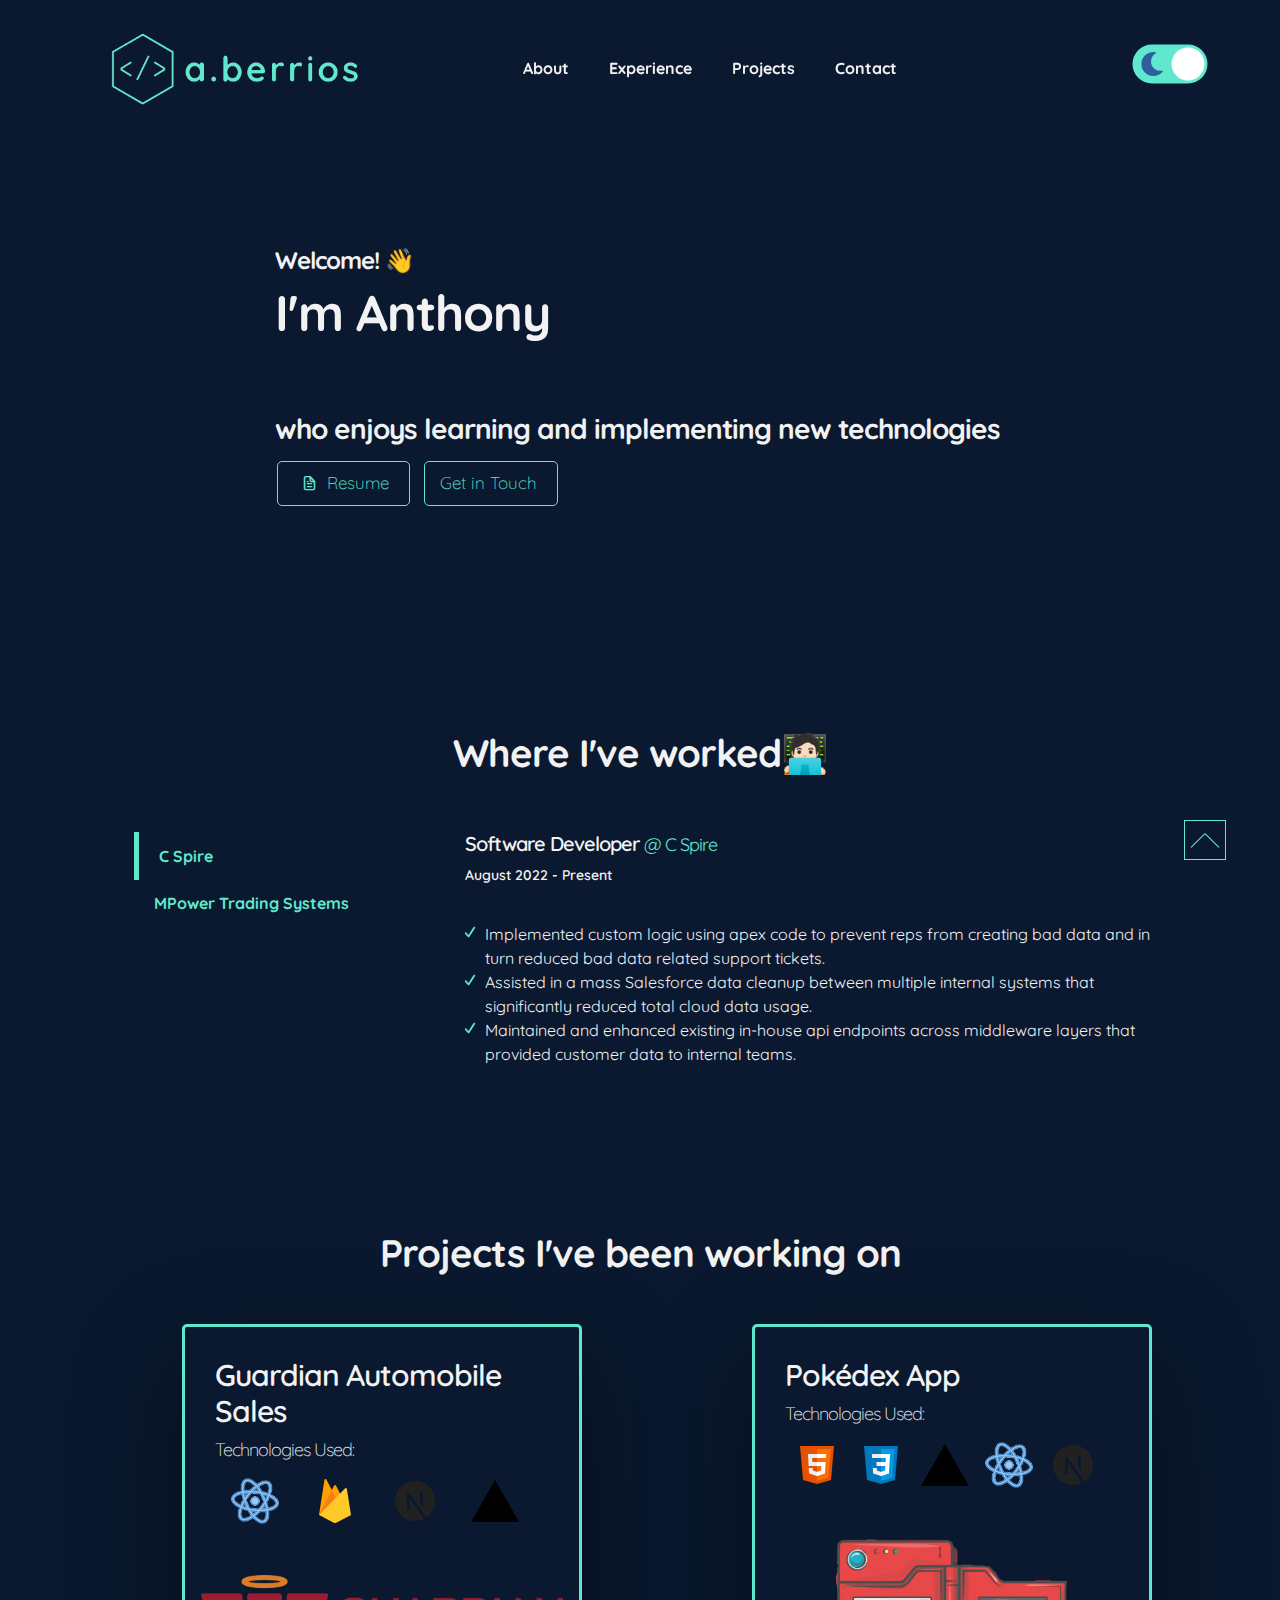
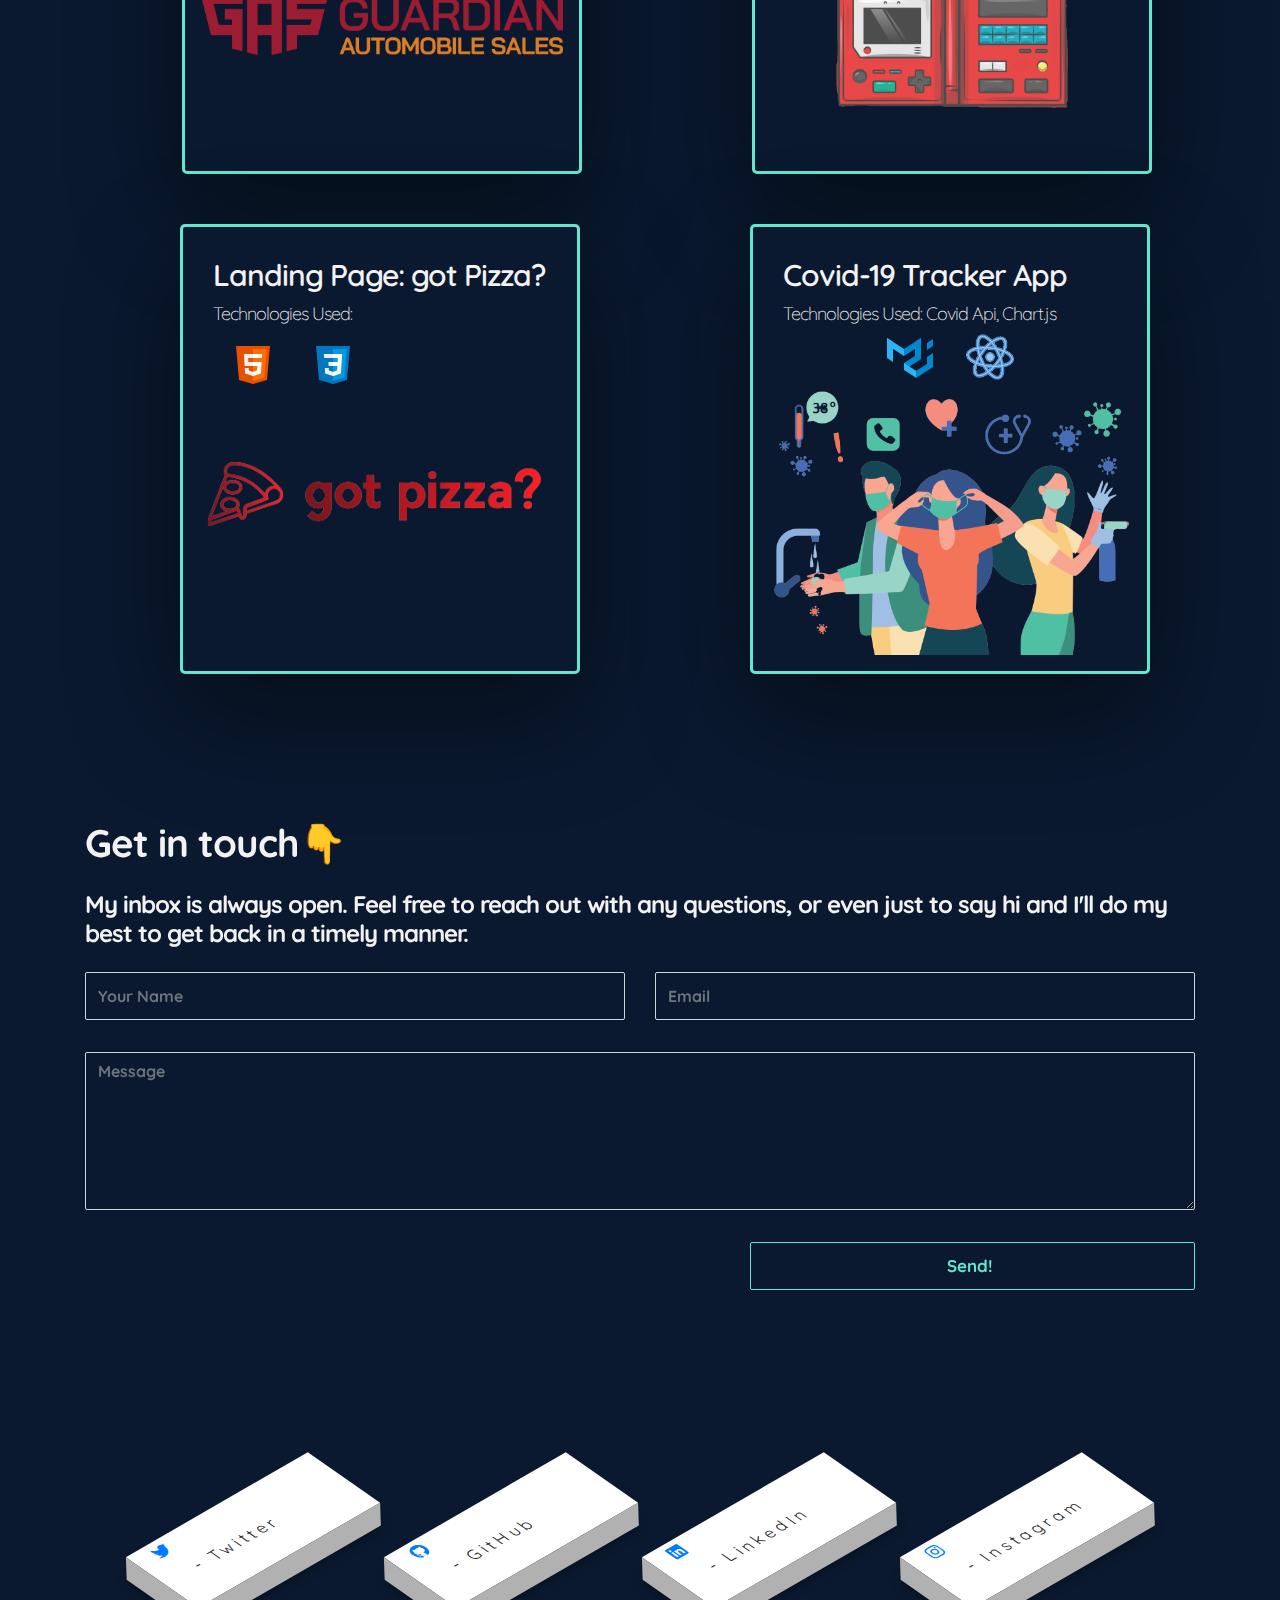
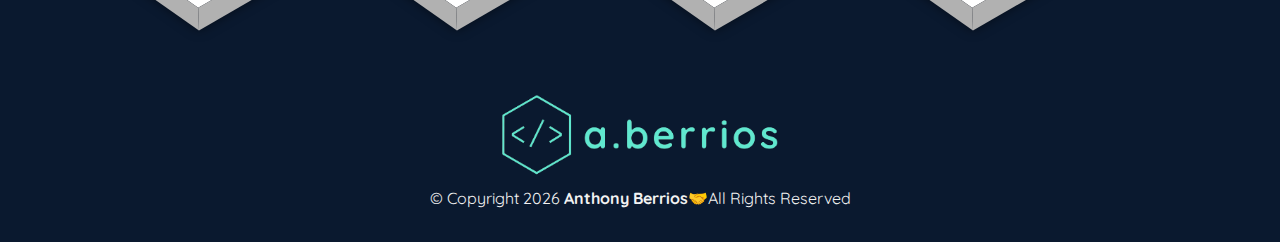
==== index.html @ 5893c535 "Updated resume to latest version" ====
<!doctype html>
<html lang="en">

<head>
  <meta charset="utf-8">
  <meta name="viewport" content="width=device-width, initial-scale=1, shrink-to-fit=no">
  <meta name="description" content="Anthony Berrios' Portfolio">
  <meta name="author" content="Anthony Berrios">

  <title>Anthony Berrios - Portfolio</title>
  <!-- Favicon -->
  <link rel="icon" href="/favicon.svg" sizes="any" type="image/svg+xml">

  <link rel="stylesheet" href="css/bootstrap.min.css">
  <link rel="stylesheet" href="css/unicons.css">
  <link rel="stylesheet" href="css/owl.carousel.min.css">
  <link rel="stylesheet" href="css/owl.theme.default.min.css">
  <link rel="stylesheet" href="https://cdnjs.cloudflare.com/ajax/libs/font-awesome/5.14.0/css/all.css">
  <!-- MAIN STYLE -->
  <link rel="stylesheet" href="css/style.css">
  <link rel="icon" href="/checkmark-dark.svg" sizes="32x32" type="image/svg+xml">
  <link rel="icon" href="/checkmark-light.svg" sizes="32x32" type="image/svg+xml">

</head>

<body>

  <!-- MENU -->
  <nav class="navbar sticky-top navbar-expand-sm navbar-dark" style="z-index: 10;">
    <div class="container">
      <a class="navbar-brand" href="index.html">
        <img class="img-fluid p-3" src="/images/aberrios-logo-spaced.png"/>
      </a>
      <button class="navbar-toggler" type="button" data-toggle="collapse" data-target="#navbarNav"
        aria-controls="navbarNav" aria-expanded="false" aria-label="Toggle navigation">
        <span class="navbar-toggler-icon"></span>
        <span class="navbar-toggler-icon"></span>
        <span class="navbar-toggler-icon"></span>
      </button>

      <div class="collapse navbar-collapse" id="navbarNav">

        <ul class="navbar-nav mx-auto">
          <li class="nav-item">
            <a href="#about" class="nav-link"><span data-hover="About">About</span></a>
          </li>
          <li class="nav-item">
            <a href="#experience" class="nav-link"><span data-hover="Experience">Experience</span></a>
          </li>
          <li class="nav-item">
            <a href="#project" class="nav-link"><span data-hover="Projects">Projects</span></a>
          </li>
          <li class="nav-item">
            <a href="#contact" class="nav-link"><span data-hover="Contact">Contact</span></a>
          </li>
        </ul>

        <ul class="navbar-nav ml-lg-auto">
          <div class="ml-lg-4">
                <div class="dark-mode d-lg-flex justify-content-center align-items-center">
                  <input checked type="checkbox" class="checkbox" id="chk" />
                  <label class="label dark-mode" for="chk">
                    <i class="fas fa-moon"></i>
                    <i class="fas fa-sun"></i>
                    <div class="ball"></div>
                  </label>
                </div>
              </div>
        </ul>
      </div>
    </div>
  </nav>

  <!-- ABOUT -->
  <section class="about full-screen d-lg-flex justify-content-center align-items-center my-5" id="about">
    <div class="container the-top">
      <div class="row">
        <div class="col-lg-8 d-flex align-items-center m-auto">
          <div class="about-text">
            <h4>Welcome! 👋</h4>
            <h1 style="font-size: 50px;">
              <span class="mr-2">I'm Anthony</span>
            </h1>
            <h1 class="animated animated-text" style="margin-bottom: 15px;">
              <div class="animated-info">
                <span class="animated-item">Full Stack Developer</span>
                <span class="animated-item">Dedicated Professional</span>
                <span class="animated-item">Tech Enthusiast</span>
              </div>
            </h1>
            <h3>who enjoys learning and implementing new technologies</h3>
            <div class="mt-3">
              <a href="Resume/Anthony-Berrios-Resume.pdf" target="_blank" class="btn mr-lg-2 custom-btn"><i
                  class='uil uil-file-alt'></i>Resume</a>
              <a href="#contact" class="btn custom-btn custom-btn-bg custom-btn-link">Get in Touch</a>
            </div>
          </div>
        </div>

        <!-- <div class="col-lg-5 col-md-12 col-12" style=" display: flex; justify-content:center;">
                    <div class="about-image svg">
                        <img src="images/headshot.PNG" class="img-fluid" alt="Anthony Berrios headshot">
                    </div>
                </div> -->

      </div>
    </div>
  </section>

  <section class="experience py-5 my-5" id="experience">
    <div class="container">
      <h2 class="text-center pb-5">Where I've worked🧑🏻‍💻</h2>
      <div class="row">
        <div class="col-4 px-5">
          <div class="list-group list-group-flush px-3" id="list-tab" role="tablist">
            <a class="list-group-item list-group-item-action active" id="list-cspire-list" data-toggle="list" href="#list-cspire" role="tab" aria-controls="cspire">C Spire</a>
            <a class="list-group-item list-group-item-action" id="list-mpower-list" data-toggle="list" href="#list-mpower" role="tab" aria-controls="mpower">MPower Trading Systems</a>
          </div>
        </div>
        <div class="col-8">
          <div class="tab-content" id="nav-tabContent">
            <div class="tab-pane fade show active" id="list-cspire" role="tabpanel" aria-labelledby="list-cspire-list">
              <h5 class="job-title">
                Software Developer 
                <a class="un-link" href="https://www.cspire.com/" target="_blank">@ C Spire</a>
              </h5>
              <p class="dates-worked">August 2022 - Present</p>
              <div style="padding:20px;">
                <ul class="job-tasks">
                  <li class="task">Implemented custom logic using apex code to prevent reps from creating bad
                    data and in turn reduced bad data related support tickets.</li>
                  <li class="task">Assisted in a mass Salesforce data cleanup between multiple
                    internal systems that significantly reduced total cloud data usage.</li>
                  <li class="task">Maintained and enhanced existing in-house api endpoints across middleware layers that
                    provided customer data to internal teams. </li>
                </ul>
              </div>
            </div>
            <div class="tab-pane fade" id="list-mpower" role="tabpanel" aria-labelledby="list-mpower-list">
              <h5 class="job-title">
                Systems Developer 
                <a class="un-link" href="https://www.mpowertrading.com/" target="_blank">@ MPower Trading Systems</a>
              </h5>
              <p class="dates-worked">June 2021 - August 2022</p>
              <div style="padding:20px;">
                <ul class="job-tasks">
                  <li class="task">Contributed in a large-scale integration that added a live brokerage firm to our flagship platform.</li>
                  <li class="task">Implemented UI design changes in both the login screen and main panels to provide a better user experience.</li>
                  <li class="task">Tested trading software for bugs and operating speed, fixing bugs and documenting processes to streamline developer workflow.</li>
                </ul>
              </div>
            </div>
          </div>
        </div>
      </div>
    </div>
  </section>

  <!-- PROJECTS -->
  <section class="project py-5" id="project">
    <div class="container">
      <h2 style="text-align:center; margin-bottom: 3rem;">Projects I've been working on</h2>
      <div class="row project-container justify-content-around">
        <div class="col-md-4 mx-1">
          <div class="card-container">
            <div class="card">
              <div class="front">
                <h1 class="title">
                  Guardian Automobile Sales
                </h1>
                <h2 class="sub-title mb-3">
                  Technologies Used:
                </h2>
                <ul class="d-flex justify-content-start align-items-center my-3">
                  <li class="d-inline mx-3">
                    <img src="images/project//tech-stack-icons/react-spinner.gif" style="height: 48px; width: 48px;" />
                  </li>
                  <li class="d-inline mx-3">
                    <img src="images/project//tech-stack-icons/icons8-google-firebase-console-48.png"
                      style="height: 48px; width: 48px;" />
                  </li>
                  <li class="d-inline mx-3">
                    <img src="images/project//tech-stack-icons/icons8-next.js-48.png"
                      style="height: 48px; width: 48px;" />
                  </li>
                  <li class="d-inline mx-3">
                    <img src="images/project//tech-stack-icons/vercel.svg" style="height: 48px; width: 48px;" />
                  </li>
                </ul>
                <img class="image" src="images/project/GAS-Full-Logo-2-Color.png" alt="gas image"
                  style="padding: 1rem; margin-bottom: 100px;" />
              </div>
              <div class="back">
                <h3 class="synopsis">Description:</h3>
                <p>Used Car Dealership PWA with customized built in CRUD that allows a user to create and manipulate car
                  listings that are displayed on the site.</p>
                <a href="https://www.gasautomobilesales.com/" target="_blank">
                  <div class="btn"><i class="fa fa-play"></i>Live Demo</div>
                </a>
                <a href="https://github.com/berriosa13/gas_website" target="_blank">
                  <div class="btn secondary"><i class="fas fa-code "></i>Source Code</div>
                </a>
              </div>
            </div>
          </div>
        </div>
        <div class="col-md-4">
          <div class="card-container">
            <div class="card">
              <div class="front">
                <h1 class="title">
                  Pokédex App
                </h1>
                <h2 class="sub-title">Technologies Used:</h2>
                <ul class="d-flex justify-content-start align-items-center my-3">
                  <li class="d-inline mx-2">
                    <img src="images/project//tech-stack-icons/icons8-html-5-48.png"
                      style="height: 48px; width: 48px;" />
                  </li>
                  <li class="d-inline mx-2">
                    <img src="images/project//tech-stack-icons/icons8-css3-48.png" style="height: 48px; width: 48px;" />
                  </li>
                  <li class="d-inline mx-2">
                    <img src="images/project//tech-stack-icons/vercel.svg" style="height: 48px; width: 48px;" />
                  </li>
                  <li class="d-inline mx-2">
                    <img src="images/project//tech-stack-icons/react-spinner.gif" style="height: 48px; width: 48px;" />
                  </li>
                  <li class="d-inline mx-2">
                    <img src="images/project//tech-stack-icons/icons8-next.js-48.png"
                      style="height: 48px; width: 48px;" />
                  </li>
                </ul>
                <img class="image" src="images/project/pokedex-removebg-preview.png" alt="pokdex-image" />
              </div>
              <div class="back">
                <h3 class="synopsis">Description:</h3>
                <p>Pokedex PWA app that allows a user to search a pokémon's name and displays information about that
                  specific pokémon. Makes use of the <a class="un-link" href="https://pokeapi.co/">pokéAPI</a>.</p>
                <a href="https://pokedex-sepia-eta.vercel.app/" target="_blank">
                  <div class="btn"><i class="fa fa-play"></i>Live Demo</div>
                </a>
                <a href="https://github.com/berriosa13/pokedex-remake" target="_blank">
                  <div class="btn secondary"><i class="fas fa-code "></i>Source Code</div>
                </a>
              </div>
            </div>
          </div>
        </div>

        <div class="col-md-4">
          <div class="card-container">
            <div class="card">
              <div class="front">
                <h1 class="title">
                  Landing Page: got Pizza?
                </h1>
                <h2 class="sub-title">Technologies Used:</h2>
                <ul class="d-flex justify-content-start align-items-center my-3">
                  <li class="d-inline mx-3">
                    <img src="images/project//tech-stack-icons/icons8-html-5-48.png"
                      style="height: 48px; width: 48px;" />
                  </li>
                  <li class="d-inline mx-3">
                    <img src="images/project//tech-stack-icons/icons8-css3-48.png" style="height: 48px; width: 48px;" />
                  </li>
                </ul>
                <img class="image" src="images/project/pizzaLogo-removebg-preview.png" alt=""
                  style="margin-bottom: 100px" />
              </div>
              <div class="back">
                <h3 class="synopsis">Description:</h3>
                <p>Landing page for a pizza startup company. Inspired by Starbucks Coffee.</p>
                <a href="https://berriosa13.github.io/gotPizza/" target="_blank">
                  <div class="btn"><i class="fa fa-play"></i>Live Demo</div>
                </a>
                <a href="https://github.com/berriosa13/gotPizza" target="_blank">
                  <div class="btn secondary"><i class="fas fa-code "></i>Source Code</div>
                </a>
              </div>
            </div>
          </div>
        </div>

        <div class="col-md-4">
          <div class="card-container">
            <div class="card">
              <div class="front">
                <h1 class="title">
                  Covid-19 Tracker App
                </h1>
                <h2 class="sub-title">Technologies Used: Covid Api, Chart.js </h2>
                <ul class="d-flex justify-content-center align-items-center my-2">
                  <li class="d-inline mx-3">
                    <img src="images/project//tech-stack-icons/icons8-material-ui-48.png"
                      style="height: 48px; width: 48px;" />
                  </li>
                  <li class="d-inline mx-3">
                    <img src="images/project//tech-stack-icons/react-spinner.gif" style="height: 48px; width: 48px;" />
                  </li>
                </ul>
                <img class="image" src="images/project/covid-removebg-preview.png" alt="" style="padding: 1rem;" />
              </div>
              <div class="back">
                <h3 class="synopsis">Description:</h3>
                <p>Coronavirus tracking app that fetches real world statistics for number of infections, recoveries, and
                  deaths. Displays the data in visual charts and filters by country. </p>
                <a href="https://berriosa13.github.io/coronavirusTracker/" target="_blank">
                  <div class="btn"><i class="fa fa-play"></i>Live Demo</div>
                </a>
                <a href="https://github.com/berriosa13/coronavirusTracker" target="_blank">
                  <div class="btn secondary"><i class="fas fa-code "></i>Source Code</div>
                </a>
              </div>
            </div>
          </div>
        </div>
      </div>
    </div>
  </section>

  <!-- CONTACT -->
  <section class="contact py-5" id="contact" style="margin-bottom: 10rem;">
    <div class="container">
      <div class="row">


        <div class="col-lg-12 col-12">
          <div class="contact-form">
            <h2 class="mb-4">Get in touch👇</h2>
            <h4 class="mb-2">My inbox is always open. Feel free
              to reach out with any questions, or even just to say hi and I'll do my best to get back in a timely manner.</h4>

            <form method="POST" action="https://formspree.io/f/mayaqokz" class="contact-form">
              <div class="row">
                <div class="col-lg-6 col-12">
                  <input type="text" class="form-control" name="name" placeholder="Your Name" id="name" required>
                </div>

                <div class="col-lg-6 col-12">
                  <input type="email" class="form-control" name="email" placeholder="Email" id="email" required>
                </div>

                <div class="col-12">
                  <textarea name="message" rows="6" class="form-control" id="message" placeholder="Message"
                    required></textarea>
                </div>

                <div class="ml-lg-auto col-lg-5 col-12">
                  <input type="submit" class="btn submit-btn form-control" value="Send!" target="_blank">
                </div>
              </div>
            </form>
          </div>
        </div>

      </div>
    </div>
  </section>

  <!-- FOOTER -->
  <footer class="footer py-3">
    <div class="container">
      <div class="row social-row">
        <div class="col-md-6 offset-md-3">
          <ul class="social-icons">
            <li class="social-list-items">
              <a href="https://twitter.com/Berriosa_20" target="_blank" rel="noopener">
                <i class="fab fa-twitter" aria-hidden="true"></i>
                <span> - Twitter</span>
              </a>
            </li>
            <li class="social-list-items">
              <a href="https://github.com/berriosa13" target="_blank">
                <i class="fab fa-github" aria-hidden="true"></i>
                <span> - GitHub</span>
              </a>
            </li>
            <li class="social-list-items">
              <a href="https://www.linkedin.com/in/anthony-berrios-b72148192/" target="_blank">
                <i class="fab fa-linkedin" aria-hidden="true"></i>
                <span> - LinkedIn</span>
              </a>
            </li>
            <li class="social-list-items">
              <a href="https://www.instagram.com/ac_berrios/" target="_blank">
                <i class="fab fa-instagram" aria-hidden="true"></i>
                <span> - Instagram</span>
              </a>
            </li>
        </div>
      </div>
    </div>

    <div class="" style="display: flex; align-items: center; justify-content: center;">
      <div class="flex-direction: column text-center" style="margin-top: 10rem;">
        <p class="copyright-text text-center">
          <img class="img-fluid mb-2" style="margin: 0 auto;" src="/images/aberrios-logo-spaced.png"/>
          &copy; Copyright <span id="copyright">
            <script>document.getElementById('copyright').appendChild(document.createTextNode(new Date().getFullYear()))</script>
          </span> <strong>Anthony Berrios🤝</strong>All Rights Reserved
        </p>
      </div>
    </div>
    <div class="arrow-wrapper" style="margin-left: auto;">
      <a href="#" class="arrow-up">
        <span class="left-arm"></span>
        <span class="right-arm"></span>
        <span class="arrow-slide"></span>
      </a>
    </div>

  </footer>

  <!-- <script src="js/jquery-3.3.1.min.js"></script> -->
  <script src="https://code.jquery.com/jquery-3.6.0.min.js"></script>
  <script src="js/popper.min.js"></script>
  <script src="js/bootstrap.min.js"></script>
  <script src="js/Headroom.js"></script>
  <script src="js/jQuery.headroom.js"></script>
  <script src="js/owl.carousel.min.js"></script>
  <script src="js/smoothscroll.js"></script>
  <script src="js/custom.js"></script>
  <script src="vendor/typed.js/typed.min.js"></script>

</body>

</html>
---- css/unicons.css ----
@font-face {
  font-family: 'unicons';
  src: url('../font/unicons.eot?42479262');
  src: url('../font/unicons.eot?42479262#iefix') format('embedded-opentype'),
       url('../font/unicons.woff2?42479262') format('woff2'),
       url('../font/unicons.woff?42479262') format('woff'),
       url('../font/unicons.ttf?42479262') format('truetype'),
       url('../font/unicons.svg?42479262#unicons') format('svg');
  font-weight: normal;
  font-style: normal;
}
/* Chrome hack: SVG is rendered more smooth in Windozze. 100% magic, uncomment if you need it. */
/* Note, that will break hinting! In other OS-es font will be not as sharp as it could be */
/*
@media screen and (-webkit-min-device-pixel-ratio:0) {
  @font-face {
    font-family: 'unicons';
    src: url('../font/unicons.svg?42479262#unicons') format('svg');
  }
}
*/
 
 [class^="uil-"]:before, [class*=" uil-"]:before {
  font-family: "unicons";
  font-style: normal;
  font-weight: normal;
  speak: none;
 
  display: inline-block;
  text-decoration: inherit;
  width: 1em;
  margin-right: .2em;
  text-align: center;
  /* opacity: .8; */
 
  /* For safety - reset parent styles, that can break glyph codes*/
  font-variant: normal;
  text-transform: none;
 
  /* fix buttons height, for twitter bootstrap */
  line-height: 1em;
 
  /* Animation center compensation - margins should be symmetric */
  /* remove if not needed */
  margin-left: .2em;
 
  /* you can be more comfortable with increased icons size */
  /* font-size: 120%; */
 
  /* Font smoothing. That was taken from TWBS */
  -webkit-font-smoothing: antialiased;
  -moz-osx-font-smoothing: grayscale;
 
  /* Uncomment for 3D effect */
  /* text-shadow: 1px 1px 1px rgba(127, 127, 127, 0.3); */
}
 
.uil-abacus:before { content: '\e800'; } /* '' */
.uil-accessible-icon-alt:before { content: '\e801'; } /* '' */
.uil-adjust-alt:before { content: '\e802'; } /* '' */
.uil-adjust-circle:before { content: '\e803'; } /* '' */
.uil-adjust-half:before { content: '\e804'; } /* '' */
.uil-adjust:before { content: '\e805'; } /* '' */
.uil-airplay:before { content: '\e806'; } /* '' */
.uil-align-alt:before { content: '\e807'; } /* '' */
.uil-align-center-alt:before { content: '\e808'; } /* '' */
.uil-align-center-h:before { content: '\e809'; } /* '' */
.uil-align-center-justify:before { content: '\e80a'; } /* '' */
.uil-align-center-v:before { content: '\e80b'; } /* '' */
.uil-align-center:before { content: '\e80c'; } /* '' */
.uil-align-justify:before { content: '\e80d'; } /* '' */
.uil-align-left-justify:before { content: '\e80e'; } /* '' */
.uil-align-left:before { content: '\e80f'; } /* '' */
.uil-align-letter-right:before { content: '\e810'; } /* '' */
.uil-align-right-justify:before { content: '\e811'; } /* '' */
.uil-align-right:before { content: '\e812'; } /* '' */
.uil-align:before { content: '\e813'; } /* '' */
.uil-ambulance:before { content: '\e814'; } /* '' */
.uil-analysis:before { content: '\e815'; } /* '' */
.uil-analytics:before { content: '\e816'; } /* '' */
.uil-anchor:before { content: '\e817'; } /* '' */
.uil-android-phone-slash:before { content: '\e818'; } /* '' */
.uil-angle-double-down:before { content: '\e819'; } /* '' */
.uil-angle-double-left:before { content: '\e81a'; } /* '' */
.uil-angle-double-right:before { content: '\e81b'; } /* '' */
.uil-angle-double-up:before { content: '\e81c'; } /* '' */
.uil-angle-down:before { content: '\e81d'; } /* '' */
.uil-angle-left:before { content: '\e81e'; } /* '' */
.uil-angle-right-b:before { content: '\e81f'; } /* '' */
.uil-angle-right:before { content: '\e820'; } /* '' */
.uil-angle-up:before { content: '\e821'; } /* '' */
.uil-annoyed-alt:before { content: '\e822'; } /* '' */
.uil-annoyed:before { content: '\e823'; } /* '' */
.uil-apps:before { content: '\e824'; } /* '' */
.uil-archive-alt:before { content: '\e825'; } /* '' */
.uil-archive:before { content: '\e826'; } /* '' */
.uil-arrow-break:before { content: '\e827'; } /* '' */
.uil-arrow-circle-down:before { content: '\e828'; } /* '' */
.uil-arrow-circle-left:before { content: '\e829'; } /* '' */
.uil-arrow-circle-right:before { content: '\e82a'; } /* '' */
.uil-arrow-circle-up:before { content: '\e82b'; } /* '' */
.uil-arrow-compress-h:before { content: '\e82c'; } /* '' */
.uil-arrow-down-left:before { content: '\e82d'; } /* '' */
.uil-arrow-down-right:before { content: '\e82e'; } /* '' */
.uil-arrow-down:before { content: '\e82f'; } /* '' */
.uil-arrow-from-right:before { content: '\e830'; } /* '' */
.uil-arrow-from-top:before { content: '\e831'; } /* '' */
.uil-arrow-growth:before { content: '\e832'; } /* '' */
.uil-arrow-left:before { content: '\e833'; } /* '' */
.uil-arrow-random:before { content: '\e834'; } /* '' */
.uil-arrow-resize-diagonal:before { content: '\e835'; } /* '' */
.uil-arrow-right:before { content: '\e836'; } /* '' */
.uil-arrow-to-bottom:before { content: '\e837'; } /* '' */
.uil-arrow-to-right:before { content: '\e838'; } /* '' */
.uil-arrow-up-left:before { content: '\e839'; } /* '' */
.uil-arrow-up-right:before { content: '\e83a'; } /* '' */
.uil-arrow-up:before { content: '\e83b'; } /* '' */
.uil-arrows-h-alt:before { content: '\e83c'; } /* '' */
.uil-arrows-h:before { content: '\e83d'; } /* '' */
.uil-arrows-left-down:before { content: '\e83e'; } /* '' */
.uil-arrows-maximize:before { content: '\e83f'; } /* '' */
.uil-arrows-merge:before { content: '\e840'; } /* '' */
.uil-arrows-resize-h:before { content: '\e841'; } /* '' */
.uil-arrows-resize-v:before { content: '\e842'; } /* '' */
.uil-arrows-resize:before { content: '\e843'; } /* '' */
.uil-arrows-right-down:before { content: '\e844'; } /* '' */
.uil-arrows-shrink-h:before { content: '\e845'; } /* '' */
.uil-arrows-shrink-v:before { content: '\e846'; } /* '' */
.uil-arrows-up-right:before { content: '\e847'; } /* '' */
.uil-arrows-v-alt:before { content: '\e848'; } /* '' */
.uil-arrows-v:before { content: '\e849'; } /* '' */
.uil-at:before { content: '\e84a'; } /* '' */
.uil-atm-card:before { content: '\e84b'; } /* '' */
.uil-atom:before { content: '\e84c'; } /* '' */
.uil-auto-flash:before { content: '\e84d'; } /* '' */
.uil-award-alt:before { content: '\e84e'; } /* '' */
.uil-award:before { content: '\e84f'; } /* '' */
.uil-baby-carriage:before { content: '\e850'; } /* '' */
.uil-backpack:before { content: '\e851'; } /* '' */
.uil-backspace:before { content: '\e852'; } /* '' */
.uil-backward:before { content: '\e853'; } /* '' */
.uil-bag-alt:before { content: '\e854'; } /* '' */
.uil-bag-slash:before { content: '\e855'; } /* '' */
.uil-bag:before { content: '\e856'; } /* '' */
.uil-ball:before { content: '\e857'; } /* '' */
.uil-ban:before { content: '\e858'; } /* '' */
.uil-bars:before { content: '\e859'; } /* '' */
.uil-basketball-hoop:before { content: '\e85a'; } /* '' */
.uil-basketball:before { content: '\e85b'; } /* '' */
.uil-battery-bolt:before { content: '\e85c'; } /* '' */
.uil-battery-empty:before { content: '\e85d'; } /* '' */
.uil-bed-double:before { content: '\e85e'; } /* '' */
.uil-bed:before { content: '\e85f'; } /* '' */
.uil-bell-school:before { content: '\e860'; } /* '' */
.uil-bell-slash:before { content: '\e861'; } /* '' */
.uil-bill:before { content: '\e862'; } /* '' */
.uil-bitcoin-circle:before { content: '\e863'; } /* '' */
.uil-bitcoin:before { content: '\e864'; } /* '' */
.uil-bluetooth-b:before { content: '\e865'; } /* '' */
.uil-bolt-alt:before { content: '\e866'; } /* '' */
.uil-bolt-slash:before { content: '\e867'; } /* '' */
.uil-bolt:before { content: '\e868'; } /* '' */
.uil-book-alt:before { content: '\e869'; } /* '' */
.uil-book-medical:before { content: '\e86a'; } /* '' */
.uil-book-open:before { content: '\e86b'; } /* '' */
.uil-book-reader:before { content: '\e86c'; } /* '' */
.uil-book:before { content: '\e86d'; } /* '' */
.uil-bookmark-full:before { content: '\e86e'; } /* '' */
.uil-bookmark:before { content: '\e86f'; } /* '' */
.uil-books:before { content: '\e870'; } /* '' */
.uil-boombox:before { content: '\e871'; } /* '' */
.uil-border-alt:before { content: '\e872'; } /* '' */
.uil-border-bottom:before { content: '\e873'; } /* '' */
.uil-border-clear:before { content: '\e874'; } /* '' */
.uil-border-horizontal:before { content: '\e875'; } /* '' */
.uil-border-inner:before { content: '\e876'; } /* '' */
.uil-border-left:before { content: '\e877'; } /* '' */
.uil-border-out:before { content: '\e878'; } /* '' */
.uil-border-right:before { content: '\e879'; } /* '' */
.uil-border-top:before { content: '\e87a'; } /* '' */
.uil-border-vertical:before { content: '\e87b'; } /* '' */
.uil-box:before { content: '\e87c'; } /* '' */
.uil-briefcase-alt:before { content: '\e87d'; } /* '' */
.uil-briefcase:before { content: '\e87e'; } /* '' */
.uil-bright:before { content: '\e87f'; } /* '' */
.uil-brightness-empty:before { content: '\e880'; } /* '' */
.uil-brightness-half:before { content: '\e881'; } /* '' */
.uil-brightness-low:before { content: '\e882'; } /* '' */
.uil-brightness-minus:before { content: '\e883'; } /* '' */
.uil-brightness-plus:before { content: '\e884'; } /* '' */
.uil-brightness:before { content: '\e885'; } /* '' */
.uil-bring-bottom:before { content: '\e886'; } /* '' */
.uil-bring-front:before { content: '\e887'; } /* '' */
.uil-brush-alt:before { content: '\e888'; } /* '' */
.uil-bug:before { content: '\e889'; } /* '' */
.uil-building:before { content: '\e88a'; } /* '' */
.uil-bullseye:before { content: '\e88b'; } /* '' */
.uil-bus-alt:before { content: '\e88c'; } /* '' */
.uil-bus-school:before { content: '\e88d'; } /* '' */
.uil-bus:before { content: '\e88e'; } /* '' */
.uil-calcualtor:before { content: '\e88f'; } /* '' */
.uil-calculator-alt:before { content: '\e890'; } /* '' */
.uil-calendar-alt:before { content: '\e891'; } /* '' */
.uil-calendar-slash:before { content: '\e892'; } /* '' */
.uil-calender:before { content: '\e893'; } /* '' */
.uil-calling:before { content: '\e894'; } /* '' */
.uil-camera-plus:before { content: '\e895'; } /* '' */
.uil-camera-slash:before { content: '\e896'; } /* '' */
.uil-camera:before { content: '\e897'; } /* '' */
.uil-cancel:before { content: '\e898'; } /* '' */
.uil-capsule:before { content: '\e899'; } /* '' */
.uil-capture:before { content: '\e89a'; } /* '' */
.uil-car-sideview:before { content: '\e89b'; } /* '' */
.uil-car-slash:before { content: '\e89c'; } /* '' */
.uil-car-wash:before { content: '\e89d'; } /* '' */
.uil-car:before { content: '\e89e'; } /* '' */
.uil-card-atm:before { content: '\e89f'; } /* '' */
.uil-caret-right:before { content: '\e8a0'; } /* '' */
.uil-cart:before { content: '\e8a1'; } /* '' */
.uil-cell:before { content: '\e8a2'; } /* '' */
.uil-celsius:before { content: '\e8a3'; } /* '' */
.uil-chart-bar-alt:before { content: '\e8a4'; } /* '' */
.uil-chart-bar:before { content: '\e8a5'; } /* '' */
.uil-chart-down:before { content: '\e8a6'; } /* '' */
.uil-chart-growth-alt:before { content: '\e8a7'; } /* '' */
.uil-chart-growth:before { content: '\e8a8'; } /* '' */
.uil-chart-line:before { content: '\e8a9'; } /* '' */
.uil-chart-pie-alt:before { content: '\e8aa'; } /* '' */
.uil-chart-pie:before { content: '\e8ab'; } /* '' */
.uil-chart:before { content: '\e8ac'; } /* '' */
.uil-chat-bubble-user:before { content: '\e8ad'; } /* '' */
.uil-chat-info:before { content: '\e8ae'; } /* '' */
.uil-chat:before { content: '\e8af'; } /* '' */
.uil-check-circle:before { content: '\e8b0'; } /* '' */
.uil-check-square:before { content: '\e8b1'; } /* '' */
.uil-check:before { content: '\e8b2'; } /* '' */
.uil-circle-layer:before { content: '\e8b3'; } /* '' */
.uil-circle:before { content: '\e8b4'; } /* '' */
.uil-circuit:before { content: '\e8b5'; } /* '' */
.uil-clapper-board:before { content: '\e8b6'; } /* '' */
.uil-clipboard-alt:before { content: '\e8b7'; } /* '' */
.uil-clipboard-blank:before { content: '\e8b8'; } /* '' */
.uil-clipboard-notes:before { content: '\e8b9'; } /* '' */
.uil-clipboard:before { content: '\e8ba'; } /* '' */
.uil-clock-eight:before { content: '\e8bb'; } /* '' */
.uil-clock-five:before { content: '\e8bc'; } /* '' */
.uil-clock-nine:before { content: '\e8bd'; } /* '' */
.uil-clock-seven:before { content: '\e8be'; } /* '' */
.uil-clock-ten:before { content: '\e8bf'; } /* '' */
.uil-clock-three:before { content: '\e8c0'; } /* '' */
.uil-clock-two:before { content: '\e8c1'; } /* '' */
.uil-clock:before { content: '\e8c2'; } /* '' */
.uil-closed-captioning:before { content: '\e8c3'; } /* '' */
.uil-cloud-block:before { content: '\e8c4'; } /* '' */
.uil-cloud-bookmark:before { content: '\e8c5'; } /* '' */
.uil-cloud-check:before { content: '\e8c6'; } /* '' */
.uil-cloud-computing:before { content: '\e8c7'; } /* '' */
.uil-cloud-data-connection:before { content: '\e8c8'; } /* '' */
.uil-cloud-database-tree:before { content: '\e8c9'; } /* '' */
.uil-cloud-download:before { content: '\e8ca'; } /* '' */
.uil-cloud-drizzle:before { content: '\e8cb'; } /* '' */
.uil-cloud-exclamation:before { content: '\e8cc'; } /* '' */
.uil-cloud-hail:before { content: '\e8cd'; } /* '' */
.uil-cloud-heart:before { content: '\e8ce'; } /* '' */
.uil-cloud-info:before { content: '\e8cf'; } /* '' */
.uil-cloud-lock:before { content: '\e8d0'; } /* '' */
.uil-cloud-meatball:before { content: '\e8d1'; } /* '' */
.uil-cloud-moon-hail:before { content: '\e8d2'; } /* '' */
.uil-cloud-moon-meatball:before { content: '\e8d3'; } /* '' */
.uil-cloud-moon-rain:before { content: '\e8d4'; } /* '' */
.uil-cloud-moon-showers:before { content: '\e8d5'; } /* '' */
.uil-cloud-moon:before { content: '\e8d6'; } /* '' */
.uil-cloud-question:before { content: '\e8d7'; } /* '' */
.uil-cloud-rain-sun:before { content: '\e8d8'; } /* '' */
.uil-cloud-rain:before { content: '\e8d9'; } /* '' */
.uil-cloud-redo:before { content: '\e8da'; } /* '' */
.uil-cloud-set:before { content: '\e8db'; } /* '' */
.uil-cloud-share:before { content: '\e8dc'; } /* '' */
.uil-cloud-shield:before { content: '\e8dd'; } /* '' */
.uil-cloud-showers-alt:before { content: '\e8de'; } /* '' */
.uil-cloud-showers-heavy:before { content: '\e8df'; } /* '' */
.uil-cloud-showers:before { content: '\e8e0'; } /* '' */
.uil-cloud-slash:before { content: '\e8e1'; } /* '' */
.uil-cloud-sun-hail:before { content: '\e8e2'; } /* '' */
.uil-cloud-sun-meatball:before { content: '\e8e3'; } /* '' */
.uil-cloud-sun-rain-alt:before { content: '\e8e4'; } /* '' */
.uil-cloud-sun-rain:before { content: '\e8e5'; } /* '' */
.uil-cloud-sun-tear:before { content: '\e8e6'; } /* '' */
.uil-cloud-sun:before { content: '\e8e7'; } /* '' */
.uil-cloud-times:before { content: '\e8e8'; } /* '' */
.uil-cloud-unlock:before { content: '\e8e9'; } /* '' */
.uil-cloud-upload:before { content: '\e8ea'; } /* '' */
.uil-cloud-wifi:before { content: '\e8eb'; } /* '' */
.uil-cloud-wind:before { content: '\e8ec'; } /* '' */
.uil-cloud:before { content: '\e8ed'; } /* '' */
.uil-clouds:before { content: '\e8ee'; } /* '' */
.uil-club:before { content: '\e8ef'; } /* '' */
.uil-code:before { content: '\e8f0'; } /* '' */
.uil-coffee:before { content: '\e8f1'; } /* '' */
.uil-cog:before { content: '\e8f2'; } /* '' */
.uil-coins:before { content: '\e8f3'; } /* '' */
.uil-columns:before { content: '\e8f4'; } /* '' */
.uil-comment-alt-block:before { content: '\e8f5'; } /* '' */
.uil-comment-alt-chart-lines:before { content: '\e8f6'; } /* '' */
.uil-comment-alt-check:before { content: '\e8f7'; } /* '' */
.uil-comment-alt-dots:before { content: '\e8f8'; } /* '' */
.uil-comment-alt-download:before { content: '\e8f9'; } /* '' */
.uil-comment-alt-edit:before { content: '\e8fa'; } /* '' */
.uil-comment-alt-exclamation:before { content: '\e8fb'; } /* '' */
.uil-comment-alt-heart:before { content: '\e8fc'; } /* '' */
.uil-comment-alt-image:before { content: '\e8fd'; } /* '' */
.uil-comment-alt-info:before { content: '\e8fe'; } /* '' */
.uil-comment-alt-lines:before { content: '\e8ff'; } /* '' */
.uil-comment-alt-lock:before { content: '\e900'; } /* '' */
.uil-comment-alt-medical:before { content: '\e901'; } /* '' */
.uil-comment-alt-message:before { content: '\e902'; } /* '' */
.uil-comment-alt-notes:before { content: '\e903'; } /* '' */
.uil-comment-alt-plus:before { content: '\e904'; } /* '' */
.uil-comment-alt-question:before { content: '\e905'; } /* '' */
.uil-comment-alt-redo:before { content: '\e906'; } /* '' */
.uil-comment-alt-search:before { content: '\e907'; } /* '' */
.uil-comment-alt-share:before { content: '\e908'; } /* '' */
.uil-comment-alt-shield:before { content: '\e909'; } /* '' */
.uil-comment-alt-upload:before { content: '\e90a'; } /* '' */
.uil-comment-alt-verify:before { content: '\e90b'; } /* '' */
.uil-comment-alt:before { content: '\e90c'; } /* '' */
.uil-comment-block:before { content: '\e90d'; } /* '' */
.uil-comment-chart-line:before { content: '\e90e'; } /* '' */
.uil-comment-check:before { content: '\e90f'; } /* '' */
.uil-comment-dots:before { content: '\e910'; } /* '' */
.uil-comment-download:before { content: '\e911'; } /* '' */
.uil-comment-edit:before { content: '\e912'; } /* '' */
.uil-comment-exclamation:before { content: '\e913'; } /* '' */
.uil-comment-heart:before { content: '\e914'; } /* '' */
.uil-comment-image:before { content: '\e915'; } /* '' */
.uil-comment-info-alt:before { content: '\e916'; } /* '' */
.uil-comment-info:before { content: '\e917'; } /* '' */
.uil-comment-lines:before { content: '\e918'; } /* '' */
.uil-comment-lock:before { content: '\e919'; } /* '' */
.uil-comment-medical:before { content: '\e91a'; } /* '' */
.uil-comment-message:before { content: '\e91b'; } /* '' */
.uil-comment-notes:before { content: '\e91c'; } /* '' */
.uil-comment-plus:before { content: '\e91d'; } /* '' */
.uil-comment-question:before { content: '\e91e'; } /* '' */
.uil-comment-redo:before { content: '\e91f'; } /* '' */
.uil-comment-search:before { content: '\e920'; } /* '' */
.uil-comment-share:before { content: '\e921'; } /* '' */
.uil-comment-shield:before { content: '\e922'; } /* '' */
.uil-comment-slash:before { content: '\e923'; } /* '' */
.uil-comment-upload:before { content: '\e924'; } /* '' */
.uil-comment-verify:before { content: '\e925'; } /* '' */
.uil-comment:before { content: '\e926'; } /* '' */
.uil-comments-alt:before { content: '\e927'; } /* '' */
.uil-comments:before { content: '\e928'; } /* '' */
.uil-commnet-alt-slash:before { content: '\e929'; } /* '' */
.uil-compact-disc:before { content: '\e92a'; } /* '' */
.uil-compass:before { content: '\e92b'; } /* '' */
.uil-compress-alt-left:before { content: '\e92c'; } /* '' */
.uil-compress-alt:before { content: '\e92d'; } /* '' */
.uil-compress-arrows:before { content: '\e92e'; } /* '' */
.uil-compress-lines:before { content: '\e92f'; } /* '' */
.uil-compress-point:before { content: '\e930'; } /* '' */
.uil-compress-v:before { content: '\e931'; } /* '' */
.uil-compress:before { content: '\e932'; } /* '' */
.uil-computer-mouse:before { content: '\e933'; } /* '' */
.uil-confused:before { content: '\e934'; } /* '' */
.uil-constructor:before { content: '\e935'; } /* '' */
.uil-copy-alt:before { content: '\e936'; } /* '' */
.uil-copy-landscape:before { content: '\e937'; } /* '' */
.uil-copy:before { content: '\e938'; } /* '' */
.uil-copyright:before { content: '\e939'; } /* '' */
.uil-corner-down-left:before { content: '\e93a'; } /* '' */
.uil-corner-down-right-alt:before { content: '\e93b'; } /* '' */
.uil-corner-down-right:before { content: '\e93c'; } /* '' */
.uil-corner-left-down:before { content: '\e93d'; } /* '' */
.uil-corner-right-down:before { content: '\e93e'; } /* '' */
.uil-corner-up-left-alt:before { content: '\e93f'; } /* '' */
.uil-corner-up-left:before { content: '\e940'; } /* '' */
.uil-corner-up-right-alt:before { content: '\e941'; } /* '' */
.uil-corner-up-right:before { content: '\e942'; } /* '' */
.uil-creative-commons-pd-alt:before { content: '\e943'; } /* '' */
.uil-creative-commons-pd:before { content: '\e944'; } /* '' */
.uil-crockery:before { content: '\e945'; } /* '' */
.uil-crop-alt-rotate-left:before { content: '\e946'; } /* '' */
.uil-crop-alt-rotate-right:before { content: '\e947'; } /* '' */
.uil-crop-alt:before { content: '\e948'; } /* '' */
.uil-crosshair-alt:before { content: '\e949'; } /* '' */
.uil-crosshair:before { content: '\e94a'; } /* '' */
.uil-crosshairs:before { content: '\e94b'; } /* '' */
.uil-cube:before { content: '\e94c'; } /* '' */
.uil-data-sharing:before { content: '\e94d'; } /* '' */
.uil-database-alt:before { content: '\e94e'; } /* '' */
.uil-database:before { content: '\e94f'; } /* '' */
.uil-desert:before { content: '\e950'; } /* '' */
.uil-desktop-alt-slash:before { content: '\e951'; } /* '' */
.uil-desktop-alt:before { content: '\e952'; } /* '' */
.uil-desktop-cloud-alt:before { content: '\e953'; } /* '' */
.uil-desktop-slash:before { content: '\e954'; } /* '' */
.uil-desktop:before { content: '\e955'; } /* '' */
.uil-dialpad-alt:before { content: '\e956'; } /* '' */
.uil-dialpad:before { content: '\e957'; } /* '' */
.uil-diamond:before { content: '\e958'; } /* '' */
.uil-diary-alt:before { content: '\e959'; } /* '' */
.uil-diary:before { content: '\e95a'; } /* '' */
.uil-dice-five:before { content: '\e95b'; } /* '' */
.uil-dice-four:before { content: '\e95c'; } /* '' */
.uil-dice-one:before { content: '\e95d'; } /* '' */
.uil-dice-six:before { content: '\e95e'; } /* '' */
.uil-dice-three:before { content: '\e95f'; } /* '' */
.uil-dice-two:before { content: '\e960'; } /* '' */
.uil-direction:before { content: '\e961'; } /* '' */
.uil-directions:before { content: '\e962'; } /* '' */
.uil-dizzy-meh:before { content: '\e963'; } /* '' */
.uil-dna:before { content: '\e964'; } /* '' */
.uil-document-layout-center:before { content: '\e965'; } /* '' */
.uil-document-layout-left:before { content: '\e966'; } /* '' */
.uil-document-layout-right:before { content: '\e967'; } /* '' */
.uil-document:before { content: '\e968'; } /* '' */
.uil-dollar-alt:before { content: '\e969'; } /* '' */
.uil-dollar-sign-alt:before { content: '\e96a'; } /* '' */
.uil-dollar-sign:before { content: '\e96b'; } /* '' */
.uil-down-arrow:before { content: '\e96c'; } /* '' */
.uil-download-alt:before { content: '\e96d'; } /* '' */
.uil-dribbble:before { content: '\e96e'; } /* '' */
.uil-drill:before { content: '\e96f'; } /* '' */
.uil-dropbox:before { content: '\e970'; } /* '' */
.uil-dumbbell:before { content: '\e971'; } /* '' */
.uil-edit-alt:before { content: '\e972'; } /* '' */
.uil-edit:before { content: '\e973'; } /* '' */
.uil-ellipsis-h:before { content: '\e974'; } /* '' */
.uil-ellipsis-v:before { content: '\e975'; } /* '' */
.uil-emoji:before { content: '\e976'; } /* '' */
.uil-enter:before { content: '\e977'; } /* '' */
.uil-entry:before { content: '\e978'; } /* '' */
.uil-envelope-add:before { content: '\e979'; } /* '' */
.uil-envelope-alt:before { content: '\e97a'; } /* '' */
.uil-envelope-block:before { content: '\e97b'; } /* '' */
.uil-envelope-bookmark:before { content: '\e97c'; } /* '' */
.uil-envelope-check:before { content: '\e97d'; } /* '' */
.uil-envelope-download-alt:before { content: '\e97e'; } /* '' */
.uil-envelope-download:before { content: '\e97f'; } /* '' */
.uil-envelope-edit:before { content: '\e980'; } /* '' */
.uil-envelope-exclamation:before { content: '\e981'; } /* '' */
.uil-envelope-heart:before { content: '\e982'; } /* '' */
.uil-envelope-info:before { content: '\e983'; } /* '' */
.uil-envelope-lock:before { content: '\e984'; } /* '' */
.uil-envelope-minus:before { content: '\e985'; } /* '' */
.uil-envelope-open:before { content: '\e986'; } /* '' */
.uil-envelope-question:before { content: '\e987'; } /* '' */
.uil-envelope-receive:before { content: '\e988'; } /* '' */
.uil-envelope-redo:before { content: '\e989'; } /* '' */
.uil-envelope-search:before { content: '\e98a'; } /* '' */
.uil-envelope-send:before { content: '\e98b'; } /* '' */
.uil-envelope-share:before { content: '\e98c'; } /* '' */
.uil-envelope-shield:before { content: '\e98d'; } /* '' */
.uil-envelope-star:before { content: '\e98e'; } /* '' */
.uil-envelope-times:before { content: '\e98f'; } /* '' */
.uil-envelope-upload-alt:before { content: '\e990'; } /* '' */
.uil-envelope-upload:before { content: '\e991'; } /* '' */
.uil-envelope:before { content: '\e992'; } /* '' */
.uil-envelopes:before { content: '\e993'; } /* '' */
.uil-equal-circle:before { content: '\e994'; } /* '' */
.uil-euro-circle:before { content: '\e995'; } /* '' */
.uil-euro:before { content: '\e996'; } /* '' */
.uil-exchange-alt:before { content: '\e997'; } /* '' */
.uil-exchange:before { content: '\e998'; } /* '' */
.uil-exclamation-circle:before { content: '\e999'; } /* '' */
.uil-exclamation-octagon:before { content: '\e99a'; } /* '' */
.uil-exclamation-triangle:before { content: '\e99b'; } /* '' */
.uil-exclude:before { content: '\e99c'; } /* '' */
.uil-exit:before { content: '\e99d'; } /* '' */
.uil-expand-alt:before { content: '\e99e'; } /* '' */
.uil-expand-arrows-alt:before { content: '\e99f'; } /* '' */
.uil-expand-arrows:before { content: '\e9a0'; } /* '' */
.uil-expand-from-corner:before { content: '\e9a1'; } /* '' */
.uil-expand-left:before { content: '\e9a2'; } /* '' */
.uil-export:before { content: '\e9a3'; } /* '' */
.uil-exposure-alt:before { content: '\e9a4'; } /* '' */
.uil-exposure-increase:before { content: '\e9a5'; } /* '' */
.uil-external-link-alt:before { content: '\e9a6'; } /* '' */
.uil-eye-slash:before { content: '\e9a7'; } /* '' */
.uil-eye:before { content: '\e9a8'; } /* '' */
.uil-facebook:before { content: '\e9a9'; } /* '' */
.uil-fahrenheit:before { content: '\e9aa'; } /* '' */
.uil-fast-mail-alt:before { content: '\e9ab'; } /* '' */
.uil-fast-mail:before { content: '\e9ac'; } /* '' */
.uil-favorite:before { content: '\e9ad'; } /* '' */
.uil-feedback:before { content: '\e9ae'; } /* '' */
.uil-file-alt:before { content: '\e9af'; } /* '' */
.uil-file-blank:before { content: '\e9b0'; } /* '' */
.uil-file-block-alt:before { content: '\e9b1'; } /* '' */
.uil-file-bookmark-alt:before { content: '\e9b2'; } /* '' */
.uil-file-check-alt:before { content: '\e9b3'; } /* '' */
.uil-file-check:before { content: '\e9b4'; } /* '' */
.uil-file-contract-dollar:before { content: '\e9b5'; } /* '' */
.uil-file-copy-alt:before { content: '\e9b6'; } /* '' */
.uil-file-download-alt:before { content: '\e9b7'; } /* '' */
.uil-file-download:before { content: '\e9b8'; } /* '' */
.uil-file-edit-alt:before { content: '\e9b9'; } /* '' */
.uil-file-exclamation-alt:before { content: '\e9ba'; } /* '' */
.uil-file-exclamation:before { content: '\e9bb'; } /* '' */
.uil-file-heart:before { content: '\e9bc'; } /* '' */
.uil-file-info-alt:before { content: '\e9bd'; } /* '' */
.uil-file-landscape-alt:before { content: '\e9be'; } /* '' */
.uil-file-landscape:before { content: '\e9bf'; } /* '' */
.uil-file-lanscape-slash:before { content: '\e9c0'; } /* '' */
.uil-file-lock-alt:before { content: '\e9c1'; } /* '' */
.uil-file-medical-alt:before { content: '\e9c2'; } /* '' */
.uil-file-medical:before { content: '\e9c3'; } /* '' */
.uil-file-minus-alt:before { content: '\e9c4'; } /* '' */
.uil-file-minus:before { content: '\e9c5'; } /* '' */
.uil-file-network:before { content: '\e9c6'; } /* '' */
.uil-file-plus-alt:before { content: '\e9c7'; } /* '' */
.uil-file-plus:before { content: '\e9c8'; } /* '' */
.uil-file-question-alt:before { content: '\e9c9'; } /* '' */
.uil-file-question:before { content: '\e9ca'; } /* '' */
.uil-file-redo-alt:before { content: '\e9cb'; } /* '' */
.uil-file-search-alt:before { content: '\e9cc'; } /* '' */
.uil-file-share-alt:before { content: '\e9cd'; } /* '' */
.uil-file-shield-alt:before { content: '\e9ce'; } /* '' */
.uil-file-slash:before { content: '\e9cf'; } /* '' */
.uil-file-times-alt:before { content: '\e9d0'; } /* '' */
.uil-file-times:before { content: '\e9d1'; } /* '' */
.uil-file-upload-alt:before { content: '\e9d2'; } /* '' */
.uil-file-upload:before { content: '\e9d3'; } /* '' */
.uil-file:before { content: '\e9d4'; } /* '' */
.uil-files-landscapes-alt:before { content: '\e9d5'; } /* '' */
.uil-files-landscapes:before { content: '\e9d6'; } /* '' */
.uil-film:before { content: '\e9d7'; } /* '' */
.uil-filter-slash:before { content: '\e9d8'; } /* '' */
.uil-filter:before { content: '\e9d9'; } /* '' */
.uil-flask-potion:before { content: '\e9da'; } /* '' */
.uil-flask:before { content: '\e9db'; } /* '' */
.uil-flip-h-alt:before { content: '\e9dc'; } /* '' */
.uil-flip-h:before { content: '\e9dd'; } /* '' */
.uil-flip-v-alt:before { content: '\e9de'; } /* '' */
.uil-flip-v:before { content: '\e9df'; } /* '' */
.uil-flower:before { content: '\e9e0'; } /* '' */
.uil-focus-add:before { content: '\e9e1'; } /* '' */
.uil-focus-target:before { content: '\e9e2'; } /* '' */
.uil-focus:before { content: '\e9e3'; } /* '' */
.uil-folder-check:before { content: '\e9e4'; } /* '' */
.uil-folder-download:before { content: '\e9e5'; } /* '' */
.uil-folder-exclamation:before { content: '\e9e6'; } /* '' */
.uil-folder-heart:before { content: '\e9e7'; } /* '' */
.uil-folder-info:before { content: '\e9e8'; } /* '' */
.uil-folder-lock:before { content: '\e9e9'; } /* '' */
.uil-folder-medical:before { content: '\e9ea'; } /* '' */
.uil-folder-minus:before { content: '\e9eb'; } /* '' */
.uil-folder-network:before { content: '\e9ec'; } /* '' */
.uil-folder-plus:before { content: '\e9ed'; } /* '' */
.uil-folder-question:before { content: '\e9ee'; } /* '' */
.uil-folder-slash:before { content: '\e9ef'; } /* '' */
.uil-folder-times:before { content: '\e9f0'; } /* '' */
.uil-folder-upload:before { content: '\e9f1'; } /* '' */
.uil-folder:before { content: '\e9f2'; } /* '' */
.uil-food:before { content: '\e9f3'; } /* '' */
.uil-football-american:before { content: '\e9f4'; } /* '' */
.uil-football-ball:before { content: '\e9f5'; } /* '' */
.uil-football:before { content: '\e9f6'; } /* '' */
.uil-forecastcloud-moon-tear:before { content: '\e9f7'; } /* '' */
.uil-forwaded-call:before { content: '\e9f8'; } /* '' */
.uil-forward:before { content: '\e9f9'; } /* '' */
.uil-frown:before { content: '\e9fa'; } /* '' */
.uil-game-structure:before { content: '\e9fb'; } /* '' */
.uil-game:before { content: '\e9fc'; } /* '' */
.uil-gift:before { content: '\e9fd'; } /* '' */
.uil-glass-martini-alt-slash:before { content: '\e9fe'; } /* '' */
.uil-glass-martini-alt:before { content: '\e9ff'; } /* '' */
.uil-glass-martini:before { content: '\ea00'; } /* '' */
.uil-glass-tea:before { content: '\ea01'; } /* '' */
.uil-glass:before { content: '\ea02'; } /* '' */
.uil-globe:before { content: '\ea03'; } /* '' */
.uil-gold:before { content: '\ea04'; } /* '' */
.uil-google-drive:before { content: '\ea05'; } /* '' */
.uil-graduation-hat:before { content: '\ea06'; } /* '' */
.uil-graph-bar:before { content: '\ea07'; } /* '' */
.uil-grid:before { content: '\ea08'; } /* '' */
.uil-grids:before { content: '\ea09'; } /* '' */
.uil-grin-tongue-wink-alt:before { content: '\ea0a'; } /* '' */
.uil-grin-tongue-wink:before { content: '\ea0b'; } /* '' */
.uil-grin:before { content: '\ea0c'; } /* '' */
.uil-grip-horizontal-line:before { content: '\ea0d'; } /* '' */
.uil-hdd:before { content: '\ea0e'; } /* '' */
.uil-headphones-alt:before { content: '\ea0f'; } /* '' */
.uil-headphones:before { content: '\ea10'; } /* '' */
.uil-heart-alt:before { content: '\ea11'; } /* '' */
.uil-heart-medical:before { content: '\ea12'; } /* '' */
.uil-heart-rate:before { content: '\ea13'; } /* '' */
.uil-heart-sign:before { content: '\ea14'; } /* '' */
.uil-heart:before { content: '\ea15'; } /* '' */
.uil-heartbeat:before { content: '\ea16'; } /* '' */
.uil-history-alt:before { content: '\ea17'; } /* '' */
.uil-history:before { content: '\ea18'; } /* '' */
.uil-home-alt:before { content: '\ea19'; } /* '' */
.uil-home:before { content: '\ea1a'; } /* '' */
.uil-horizontal-align-center:before { content: '\ea1b'; } /* '' */
.uil-horizontal-align-left:before { content: '\ea1c'; } /* '' */
.uil-horizontal-align-right:before { content: '\ea1d'; } /* '' */
.uil-horizontal-distribution-center:before { content: '\ea1e'; } /* '' */
.uil-horizontal-distribution-left:before { content: '\ea1f'; } /* '' */
.uil-horizontal-distribution-right:before { content: '\ea20'; } /* '' */
.uil-hunting:before { content: '\ea21'; } /* '' */
.uil-image-alt-slash:before { content: '\ea22'; } /* '' */
.uil-image-block:before { content: '\ea23'; } /* '' */
.uil-image-broken:before { content: '\ea24'; } /* '' */
.uil-image-check:before { content: '\ea25'; } /* '' */
.uil-image-download:before { content: '\ea26'; } /* '' */
.uil-image-edit:before { content: '\ea27'; } /* '' */
.uil-image-lock:before { content: '\ea28'; } /* '' */
.uil-image-minus:before { content: '\ea29'; } /* '' */
.uil-image-plus:before { content: '\ea2a'; } /* '' */
.uil-image-question:before { content: '\ea2b'; } /* '' */
.uil-image-redo:before { content: '\ea2c'; } /* '' */
.uil-image-resize-landscape:before { content: '\ea2d'; } /* '' */
.uil-image-resize-square:before { content: '\ea2e'; } /* '' */
.uil-image-search:before { content: '\ea2f'; } /* '' */
.uil-image-share:before { content: '\ea30'; } /* '' */
.uil-image-shield:before { content: '\ea31'; } /* '' */
.uil-image-slash:before { content: '\ea32'; } /* '' */
.uil-image-times:before { content: '\ea33'; } /* '' */
.uil-image-upload:before { content: '\ea34'; } /* '' */
.uil-image-v:before { content: '\ea35'; } /* '' */
.uil-image:before { content: '\ea36'; } /* '' */
.uil-images:before { content: '\ea37'; } /* '' */
.uil-incoming-call:before { content: '\ea38'; } /* '' */
.uil-info-circle:before { content: '\ea39'; } /* '' */
.uil-instagram:before { content: '\ea3a'; } /* '' */
.uil-invoice:before { content: '\ea3b'; } /* '' */
.uil-jackhammer:before { content: '\ea3c'; } /* '' */
.uil-kayak:before { content: '\ea3d'; } /* '' */
.uil-key-skeleton-alt:before { content: '\ea3e'; } /* '' */
.uil-key-skeleton:before { content: '\ea3f'; } /* '' */
.uil-keyboard-alt:before { content: '\ea40'; } /* '' */
.uil-keyboard-hide:before { content: '\ea41'; } /* '' */
.uil-keyboard-show:before { content: '\ea42'; } /* '' */
.uil-keyboard:before { content: '\ea43'; } /* '' */
.uil-keyhole-circle:before { content: '\ea44'; } /* '' */
.uil-keyhole-square-full:before { content: '\ea45'; } /* '' */
.uil-keyhole-square:before { content: '\ea46'; } /* '' */
.uil-kid:before { content: '\ea47'; } /* '' */
.uil-label-alt:before { content: '\ea48'; } /* '' */
.uil-label:before { content: '\ea49'; } /* '' */
.uil-lamp:before { content: '\ea4a'; } /* '' */
.uil-laptop-cloud:before { content: '\ea4b'; } /* '' */
.uil-laptop:before { content: '\ea4c'; } /* '' */
.uil-laughing:before { content: '\ea4d'; } /* '' */
.uil-layer-group-slash:before { content: '\ea4e'; } /* '' */
.uil-layer-group:before { content: '\ea4f'; } /* '' */
.uil-layers-alt:before { content: '\ea50'; } /* '' */
.uil-layers-slash:before { content: '\ea51'; } /* '' */
.uil-layers:before { content: '\ea52'; } /* '' */
.uil-left-arrow-from-left:before { content: '\ea53'; } /* '' */
.uil-left-arrow-to-left:before { content: '\ea54'; } /* '' */
.uil-left-indent-alt:before { content: '\ea55'; } /* '' */
.uil-left-indent:before { content: '\ea56'; } /* '' */
.uil-life-ring:before { content: '\ea57'; } /* '' */
.uil-lightbulb-alt:before { content: '\ea58'; } /* '' */
.uil-lightbulb:before { content: '\ea59'; } /* '' */
.uil-line-alt:before { content: '\ea5a'; } /* '' */
.uil-line-spacing:before { content: '\ea5b'; } /* '' */
.uil-link-alt:before { content: '\ea5c'; } /* '' */
.uil-link-broken:before { content: '\ea5d'; } /* '' */
.uil-link-h:before { content: '\ea5e'; } /* '' */
.uil-link:before { content: '\ea5f'; } /* '' */
.uil-list-ui-alt:before { content: '\ea60'; } /* '' */
.uil-list-ul:before { content: '\ea61'; } /* '' */
.uil-location-arrow-alt:before { content: '\ea62'; } /* '' */
.uil-location-arrow:before { content: '\ea63'; } /* '' */
.uil-location-pin-alt:before { content: '\ea64'; } /* '' */
.uil-location-point:before { content: '\ea65'; } /* '' */
.uil-location:before { content: '\ea66'; } /* '' */
.uil-lock-access:before { content: '\ea67'; } /* '' */
.uil-lock-alt:before { content: '\ea68'; } /* '' */
.uil-lock-open-alt:before { content: '\ea69'; } /* '' */
.uil-lock-slash:before { content: '\ea6a'; } /* '' */
.uil-lock:before { content: '\ea6b'; } /* '' */
.uil-mailbox-alt:before { content: '\ea6c'; } /* '' */
.uil-mailbox:before { content: '\ea6d'; } /* '' */
.uil-map-marker-alt:before { content: '\ea6e'; } /* '' */
.uil-map-marker-edit:before { content: '\ea6f'; } /* '' */
.uil-map-marker-info:before { content: '\ea70'; } /* '' */
.uil-map-marker-minus:before { content: '\ea71'; } /* '' */
.uil-map-marker-plus:before { content: '\ea72'; } /* '' */
.uil-map-marker-question:before { content: '\ea73'; } /* '' */
.uil-map-marker-shield:before { content: '\ea74'; } /* '' */
.uil-map-marker-slash:before { content: '\ea75'; } /* '' */
.uil-map-marker:before { content: '\ea76'; } /* '' */
.uil-map-pin-alt:before { content: '\ea77'; } /* '' */
.uil-map-pin:before { content: '\ea78'; } /* '' */
.uil-map:before { content: '\ea79'; } /* '' */
.uil-mars:before { content: '\ea7a'; } /* '' */
.uil-maximize-left:before { content: '\ea7b'; } /* '' */
.uil-medal:before { content: '\ea7c'; } /* '' */
.uil-medical-drip:before { content: '\ea7d'; } /* '' */
.uil-medical-square-full:before { content: '\ea7e'; } /* '' */
.uil-medical-square:before { content: '\ea7f'; } /* '' */
.uil-medical:before { content: '\ea80'; } /* '' */
.uil-medkit:before { content: '\ea81'; } /* '' */
.uil-meeting-board:before { content: '\ea82'; } /* '' */
.uil-meh-alt:before { content: '\ea83'; } /* '' */
.uil-meh-closed-eye:before { content: '\ea84'; } /* '' */
.uil-meh:before { content: '\ea85'; } /* '' */
.uil-message:before { content: '\ea86'; } /* '' */
.uil-microphone-slash:before { content: '\ea87'; } /* '' */
.uil-microphone:before { content: '\ea88'; } /* '' */
.uil-minus-circle:before { content: '\ea89'; } /* '' */
.uil-minus-path:before { content: '\ea8a'; } /* '' */
.uil-minus-square-full:before { content: '\ea8b'; } /* '' */
.uil-minus-square:before { content: '\ea8c'; } /* '' */
.uil-minus:before { content: '\ea8d'; } /* '' */
.uil-missed-call:before { content: '\ea8e'; } /* '' */
.uil-mobey-bill-slash:before { content: '\ea8f'; } /* '' */
.uil-mobile-android-alt:before { content: '\ea90'; } /* '' */
.uil-mobile-android:before { content: '\ea91'; } /* '' */
.uil-mobile-vibrate:before { content: '\ea92'; } /* '' */
.uil-modem:before { content: '\ea93'; } /* '' */
.uil-money-bill-stack:before { content: '\ea94'; } /* '' */
.uil-money-bill:before { content: '\ea95'; } /* '' */
.uil-money-insert:before { content: '\ea96'; } /* '' */
.uil-money-stack:before { content: '\ea97'; } /* '' */
.uil-money-withdraw:before { content: '\ea98'; } /* '' */
.uil-money-withdrawal:before { content: '\ea99'; } /* '' */
.uil-moneybag-alt:before { content: '\ea9a'; } /* '' */
.uil-moneybag:before { content: '\ea9b'; } /* '' */
.uil-monitor-heart-rate:before { content: '\ea9c'; } /* '' */
.uil-monitor:before { content: '\ea9d'; } /* '' */
.uil-moon-eclipse:before { content: '\ea9e'; } /* '' */
.uil-moon:before { content: '\ea9f'; } /* '' */
.uil-moonset:before { content: '\eaa0'; } /* '' */
.uil-mountains-sun:before { content: '\eaa1'; } /* '' */
.uil-mountains:before { content: '\eaa2'; } /* '' */
.uil-mouse-alt:before { content: '\eaa3'; } /* '' */
.uil-mouse:before { content: '\eaa4'; } /* '' */
.uil-multiply:before { content: '\eaa5'; } /* '' */
.uil-music-note:before { content: '\eaa6'; } /* '' */
.uil-music-tune-slash:before { content: '\eaa7'; } /* '' */
.uil-music:before { content: '\eaa8'; } /* '' */
.uil-n-a:before { content: '\eaa9'; } /* '' */
.uil-navigator:before { content: '\eaaa'; } /* '' */
.uil-nerd:before { content: '\eaab'; } /* '' */
.uil-newspaper:before { content: '\eaac'; } /* '' */
.uil-ninja:before { content: '\eaad'; } /* '' */
.uil-no-entry:before { content: '\eaae'; } /* '' */
.uil-notebooks:before { content: '\eaaf'; } /* '' */
.uil-notes:before { content: '\eab0'; } /* '' */
.uil-object-group:before { content: '\eab1'; } /* '' */
.uil-object-ungroup:before { content: '\eab2'; } /* '' */
.uil-octagon:before { content: '\eab3'; } /* '' */
.uil-outgoing-call:before { content: '\eab4'; } /* '' */
.uil-package:before { content: '\eab5'; } /* '' */
.uil-padlock:before { content: '\eab6'; } /* '' */
.uil-paint-tool:before { content: '\eab7'; } /* '' */
.uil-panorama-h-alt:before { content: '\eab8'; } /* '' */
.uil-panorama-h:before { content: '\eab9'; } /* '' */
.uil-panorama-v:before { content: '\eaba'; } /* '' */
.uil-paperclip:before { content: '\eabb'; } /* '' */
.uil-paragraph:before { content: '\eabc'; } /* '' */
.uil-parcel:before { content: '\eabd'; } /* '' */
.uil-parking-square:before { content: '\eabe'; } /* '' */
.uil-pathfinder-unite:before { content: '\eabf'; } /* '' */
.uil-pathfinder:before { content: '\eac0'; } /* '' */
.uil-pause-circle:before { content: '\eac1'; } /* '' */
.uil-pause:before { content: '\eac2'; } /* '' */
.uil-pen:before { content: '\eac3'; } /* '' */
.uil-pentagon:before { content: '\eac4'; } /* '' */
.uil-phone-alt:before { content: '\eac5'; } /* '' */
.uil-phone-pause:before { content: '\eac6'; } /* '' */
.uil-phone-slash:before { content: '\eac7'; } /* '' */
.uil-phone-times:before { content: '\eac8'; } /* '' */
.uil-phone-volume:before { content: '\eac9'; } /* '' */
.uil-phone:before { content: '\eaca'; } /* '' */
.uil-picture:before { content: '\eacb'; } /* '' */
.uil-plane-arrival:before { content: '\eacc'; } /* '' */
.uil-plane-departure:before { content: '\eacd'; } /* '' */
.uil-plane-fly:before { content: '\eace'; } /* '' */
.uil-plane:before { content: '\eacf'; } /* '' */
.uil-play-circle:before { content: '\ead0'; } /* '' */
.uil-play:before { content: '\ead1'; } /* '' */
.uil-plug:before { content: '\ead2'; } /* '' */
.uil-plus-circle:before { content: '\ead3'; } /* '' */
.uil-plus-square:before { content: '\ead4'; } /* '' */
.uil-plus:before { content: '\ead5'; } /* '' */
.uil-podium:before { content: '\ead6'; } /* '' */
.uil-polygon:before { content: '\ead7'; } /* '' */
.uil-post-stamp:before { content: '\ead8'; } /* '' */
.uil-postcard:before { content: '\ead9'; } /* '' */
.uil-pound-circle:before { content: '\eada'; } /* '' */
.uil-pound:before { content: '\eadb'; } /* '' */
.uil-power:before { content: '\eadc'; } /* '' */
.uil-prescription-bottle:before { content: '\eadd'; } /* '' */
.uil-presentation-check:before { content: '\eade'; } /* '' */
.uil-presentation-edit:before { content: '\eadf'; } /* '' */
.uil-presentation-line:before { content: '\eae0'; } /* '' */
.uil-presentation-lines-alt:before { content: '\eae1'; } /* '' */
.uil-presentation-minus:before { content: '\eae2'; } /* '' */
.uil-presentation-play:before { content: '\eae3'; } /* '' */
.uil-presentation-plus:before { content: '\eae4'; } /* '' */
.uil-presentation-times:before { content: '\eae5'; } /* '' */
.uil-presentation:before { content: '\eae6'; } /* '' */
.uil-previous:before { content: '\eae7'; } /* '' */
.uil-pricetag-alt:before { content: '\eae8'; } /* '' */
.uil-print-slash:before { content: '\eae9'; } /* '' */
.uil-print:before { content: '\eaea'; } /* '' */
.uil-processor:before { content: '\eaeb'; } /* '' */
.uil-pump:before { content: '\eaec'; } /* '' */
.uil-puzzle-piece:before { content: '\eaed'; } /* '' */
.uil-question-circle:before { content: '\eaee'; } /* '' */
.uil-rainbow:before { content: '\eaef'; } /* '' */
.uil-raindrops-alt:before { content: '\eaf0'; } /* '' */
.uil-raindrops:before { content: '\eaf1'; } /* '' */
.uil-receipt-alt:before { content: '\eaf2'; } /* '' */
.uil-receipt:before { content: '\eaf3'; } /* '' */
.uil-record-audio:before { content: '\eaf4'; } /* '' */
.uil-redo:before { content: '\eaf5'; } /* '' */
.uil-refresh:before { content: '\eaf6'; } /* '' */
.uil-registered:before { content: '\eaf7'; } /* '' */
.uil-repeat:before { content: '\eaf8'; } /* '' */
.uil-restaurant:before { content: '\eaf9'; } /* '' */
.uil-right-indent-alt:before { content: '\eafa'; } /* '' */
.uil-rope-way:before { content: '\eafb'; } /* '' */
.uil-rotate-360:before { content: '\eafc'; } /* '' */
.uil-rss-alt:before { content: '\eafd'; } /* '' */
.uil-rss-interface:before { content: '\eafe'; } /* '' */
.uil-rss:before { content: '\eaff'; } /* '' */
.uil-ruler-combined:before { content: '\eb00'; } /* '' */
.uil-ruler:before { content: '\eb01'; } /* '' */
.uil-sad-cry:before { content: '\eb02'; } /* '' */
.uil-sad-crying:before { content: '\eb03'; } /* '' */
.uil-sad-dizzy:before { content: '\eb04'; } /* '' */
.uil-sad-squint:before { content: '\eb05'; } /* '' */
.uil-sad:before { content: '\eb06'; } /* '' */
.uil-scaling-left:before { content: '\eb07'; } /* '' */
.uil-scaling-right:before { content: '\eb08'; } /* '' */
.uil-scenery:before { content: '\eb09'; } /* '' */
.uil-schedule:before { content: '\eb0a'; } /* '' */
.uil-science:before { content: '\eb0b'; } /* '' */
.uil-screw:before { content: '\eb0c'; } /* '' */
.uil-scroll-h:before { content: '\eb0d'; } /* '' */
.uil-scroll:before { content: '\eb0e'; } /* '' */
.uil-search-alt:before { content: '\eb0f'; } /* '' */
.uil-search-minus:before { content: '\eb10'; } /* '' */
.uil-search-plus:before { content: '\eb11'; } /* '' */
.uil-search:before { content: '\eb12'; } /* '' */
.uil-server-alt:before { content: '\eb13'; } /* '' */
.uil-server-connection:before { content: '\eb14'; } /* '' */
.uil-server-network-alt:before { content: '\eb15'; } /* '' */
.uil-server-network:before { content: '\eb16'; } /* '' */
.uil-server:before { content: '\eb17'; } /* '' */
.uil-servers:before { content: '\eb18'; } /* '' */
.uil-servicemark:before { content: '\eb19'; } /* '' */
.uil-share-alt:before { content: '\eb1a'; } /* '' */
.uil-shield-check:before { content: '\eb1b'; } /* '' */
.uil-shield-exclamation:before { content: '\eb1c'; } /* '' */
.uil-shield-question:before { content: '\eb1d'; } /* '' */
.uil-shield-slash:before { content: '\eb1e'; } /* '' */
.uil-shield:before { content: '\eb1f'; } /* '' */
.uil-ship:before { content: '\eb20'; } /* '' */
.uil-shop:before { content: '\eb21'; } /* '' */
.uil-shopping-basket:before { content: '\eb22'; } /* '' */
.uil-shopping-cart-alt:before { content: '\eb23'; } /* '' */
.uil-shopping-trolley:before { content: '\eb24'; } /* '' */
.uil-shovel:before { content: '\eb25'; } /* '' */
.uil-shrink:before { content: '\eb26'; } /* '' */
.uil-shuffle:before { content: '\eb27'; } /* '' */
.uil-shutter-alt:before { content: '\eb28'; } /* '' */
.uil-shutter:before { content: '\eb29'; } /* '' */
.uil-sick:before { content: '\eb2a'; } /* '' */
.uil-sign-alt:before { content: '\eb2b'; } /* '' */
.uil-sign-in-alt:before { content: '\eb2c'; } /* '' */
.uil-sign-left:before { content: '\eb2d'; } /* '' */
.uil-sign-out-alt:before { content: '\eb2e'; } /* '' */
.uil-sign-right:before { content: '\eb2f'; } /* '' */
.uil-signal-alt-3:before { content: '\eb30'; } /* '' */
.uil-signal-alt:before { content: '\eb31'; } /* '' */
.uil-signal:before { content: '\eb32'; } /* '' */
.uil-silence:before { content: '\eb33'; } /* '' */
.uil-silent-squint:before { content: '\eb34'; } /* '' */
.uil-sim-card:before { content: '\eb35'; } /* '' */
.uil-sitemap:before { content: '\eb36'; } /* '' */
.uil-skip-forward-alt:before { content: '\eb37'; } /* '' */
.uil-skip-forward-circle:before { content: '\eb38'; } /* '' */
.uil-skip-forward:before { content: '\eb39'; } /* '' */
.uil-sliders-v-alt:before { content: '\eb3a'; } /* '' */
.uil-sliders-v:before { content: '\eb3b'; } /* '' */
.uil-smile-beam:before { content: '\eb3c'; } /* '' */
.uil-smile-dizzy:before { content: '\eb3d'; } /* '' */
.uil-smile-squint-wink-alt:before { content: '\eb3e'; } /* '' */
.uil-smile-squint-wink:before { content: '\eb3f'; } /* '' */
.uil-smile-wink-alt:before { content: '\eb40'; } /* '' */
.uil-smile-wink:before { content: '\eb41'; } /* '' */
.uil-smile:before { content: '\eb42'; } /* '' */
.uil-snow-flake:before { content: '\eb43'; } /* '' */
.uil-snowflake-alt:before { content: '\eb44'; } /* '' */
.uil-snowflake:before { content: '\eb45'; } /* '' */
.uil-sort-amount-down:before { content: '\eb46'; } /* '' */
.uil-sort-amount-up:before { content: '\eb47'; } /* '' */
.uil-sort:before { content: '\eb48'; } /* '' */
.uil-sorting:before { content: '\eb49'; } /* '' */
.uil-space-key:before { content: '\eb4a'; } /* '' */
.uil-spade:before { content: '\eb4b'; } /* '' */
.uil-sperms:before { content: '\eb4c'; } /* '' */
.uil-spin:before { content: '\eb4d'; } /* '' */
.uil-sport:before { content: '\eb4e'; } /* '' */
.uil-square-full:before { content: '\eb4f'; } /* '' */
.uil-square-shape:before { content: '\eb50'; } /* '' */
.uil-square:before { content: '\eb51'; } /* '' */
.uil-squint:before { content: '\eb52'; } /* '' */
.uil-star-half-alt:before { content: '\eb53'; } /* '' */
.uil-star:before { content: '\eb54'; } /* '' */
.uil-step-backward-alt:before { content: '\eb55'; } /* '' */
.uil-step-backward-circle:before { content: '\eb56'; } /* '' */
.uil-step-backward:before { content: '\eb57'; } /* '' */
.uil-step-forward:before { content: '\eb58'; } /* '' */
.uil-stop-circle:before { content: '\eb59'; } /* '' */
.uil-stopwatch-slash:before { content: '\eb5a'; } /* '' */
.uil-stopwatch:before { content: '\eb5b'; } /* '' */
.uil-store-alt:before { content: '\eb5c'; } /* '' */
.uil-store:before { content: '\eb5d'; } /* '' */
.uil-streering:before { content: '\eb5e'; } /* '' */
.uil-stretcher:before { content: '\eb5f'; } /* '' */
.uil-subject:before { content: '\eb60'; } /* '' */
.uil-subway-alt:before { content: '\eb61'; } /* '' */
.uil-subway:before { content: '\eb62'; } /* '' */
.uil-suitcase-alt:before { content: '\eb63'; } /* '' */
.uil-suitcase:before { content: '\eb64'; } /* '' */
.uil-sun:before { content: '\eb65'; } /* '' */
.uil-sunset:before { content: '\eb66'; } /* '' */
.uil-surprise:before { content: '\eb67'; } /* '' */
.uil-swatchbook:before { content: '\eb68'; } /* '' */
.uil-swimmer:before { content: '\eb69'; } /* '' */
.uil-symbol:before { content: '\eb6a'; } /* '' */
.uil-sync-exclamation:before { content: '\eb6b'; } /* '' */
.uil-sync-slash:before { content: '\eb6c'; } /* '' */
.uil-sync:before { content: '\eb6d'; } /* '' */
.uil-syringe:before { content: '\eb6e'; } /* '' */
.uil-table:before { content: '\eb6f'; } /* '' */
.uil-tablet:before { content: '\eb70'; } /* '' */
.uil-tablets:before { content: '\eb71'; } /* '' */
.uil-tachometer-fast:before { content: '\eb72'; } /* '' */
.uil-tag-alt:before { content: '\eb73'; } /* '' */
.uil-tag:before { content: '\eb74'; } /* '' */
.uil-tape:before { content: '\eb75'; } /* '' */
.uil-taxi:before { content: '\eb76'; } /* '' */
.uil-tear:before { content: '\eb77'; } /* '' */
.uil-technology:before { content: '\eb78'; } /* '' */
.uil-telescope:before { content: '\eb79'; } /* '' */
.uil-temperature-empty:before { content: '\eb7a'; } /* '' */
.uil-temperature-half:before { content: '\eb7b'; } /* '' */
.uil-temperature-minus:before { content: '\eb7c'; } /* '' */
.uil-temperature-plus:before { content: '\eb7d'; } /* '' */
.uil-temperature-quarter:before { content: '\eb7e'; } /* '' */
.uil-temperature-three-quarter:before { content: '\eb7f'; } /* '' */
.uil-temperature:before { content: '\eb80'; } /* '' */
.uil-text:before { content: '\eb81'; } /* '' */
.uil-th-large:before { content: '\eb82'; } /* '' */
.uil-th-slash:before { content: '\eb83'; } /* '' */
.uil-th:before { content: '\eb84'; } /* '' */
.uil-thermometer:before { content: '\eb85'; } /* '' */
.uil-thumbs-down:before { content: '\eb86'; } /* '' */
.uil-thumbs-up:before { content: '\eb87'; } /* '' */
.uil-thunderstorm-moon:before { content: '\eb88'; } /* '' */
.uil-thunderstorm-sun:before { content: '\eb89'; } /* '' */
.uil-thunderstorm:before { content: '\eb8a'; } /* '' */
.uil-ticket:before { content: '\eb8b'; } /* '' */
.uil-times-circle:before { content: '\eb8c'; } /* '' */
.uil-times-square:before { content: '\eb8d'; } /* '' */
.uil-times:before { content: '\eb8e'; } /* '' */
.uil-toggle-off:before { content: '\eb8f'; } /* '' */
.uil-toggle-on:before { content: '\eb90'; } /* '' */
.uil-top-arrow-from-top:before { content: '\eb91'; } /* '' */
.uil-top-arrow-to-top:before { content: '\eb92'; } /* '' */
.uil-tornado:before { content: '\eb93'; } /* '' */
.uil-trademark-circle:before { content: '\eb94'; } /* '' */
.uil-trademark:before { content: '\eb95'; } /* '' */
.uil-traffic-barrier:before { content: '\eb96'; } /* '' */
.uil-trash-alt:before { content: '\eb97'; } /* '' */
.uil-trash:before { content: '\eb98'; } /* '' */
.uil-trees:before { content: '\eb99'; } /* '' */
.uil-triangle:before { content: '\eb9a'; } /* '' */
.uil-trophy:before { content: '\eb9b'; } /* '' */
.uil-trowel:before { content: '\eb9c'; } /* '' */
.uil-truck-case:before { content: '\eb9d'; } /* '' */
.uil-truck-loading:before { content: '\eb9e'; } /* '' */
.uil-truck:before { content: '\eb9f'; } /* '' */
.uil-tv-retro-slash:before { content: '\eba0'; } /* '' */
.uil-tv-retro:before { content: '\eba1'; } /* '' */
.uil-umbrella:before { content: '\eba2'; } /* '' */
.uil-unamused:before { content: '\eba3'; } /* '' */
.uil-unlock-alt:before { content: '\eba4'; } /* '' */
.uil-unlock:before { content: '\eba5'; } /* '' */
.uil-upload-alt:before { content: '\eba6'; } /* '' */
.uil-upload:before { content: '\eba7'; } /* '' */
.uil-usd-circle:before { content: '\eba8'; } /* '' */
.uil-usd-square:before { content: '\eba9'; } /* '' */
.uil-user-check:before { content: '\ebaa'; } /* '' */
.uil-user-circle:before { content: '\ebab'; } /* '' */
.uil-user-exclamation:before { content: '\ebac'; } /* '' */
.uil-user-hard-hat:before { content: '\ebad'; } /* '' */
.uil-user-minus:before { content: '\ebae'; } /* '' */
.uil-user-plus:before { content: '\ebaf'; } /* '' */
.uil-user-square:before { content: '\ebb0'; } /* '' */
.uil-user-times:before { content: '\ebb1'; } /* '' */
.uil-user:before { content: '\ebb2'; } /* '' */
.uil-users-alt:before { content: '\ebb3'; } /* '' */
.uil-utensils-alt:before { content: '\ebb4'; } /* '' */
.uil-utensils:before { content: '\ebb5'; } /* '' */
.uil-vector-square-alt:before { content: '\ebb6'; } /* '' */
.uil-vector-square:before { content: '\ebb7'; } /* '' */
.uil-venus:before { content: '\ebb8'; } /* '' */
.uil-vertical-align-bottom:before { content: '\ebb9'; } /* '' */
.uil-vertical-align-center:before { content: '\ebba'; } /* '' */
.uil-vertical-align-top:before { content: '\ebbb'; } /* '' */
.uil-vertical-distribute-bottom:before { content: '\ebbc'; } /* '' */
.uil-vertical-distribution-center:before { content: '\ebbd'; } /* '' */
.uil-vertical-distribution-top:before { content: '\ebbe'; } /* '' */
.uil-video-slash:before { content: '\ebbf'; } /* '' */
.uil-video:before { content: '\ebc0'; } /* '' */
.uil-voicemail-rectangle:before { content: '\ebc1'; } /* '' */
.uil-voicemail:before { content: '\ebc2'; } /* '' */
.uil-volleyball:before { content: '\ebc3'; } /* '' */
.uil-volume-down:before { content: '\ebc4'; } /* '' */
.uil-volume-mute:before { content: '\ebc5'; } /* '' */
.uil-volume-off:before { content: '\ebc6'; } /* '' */
.uil-volume-up:before { content: '\ebc7'; } /* '' */
.uil-volume:before { content: '\ebc8'; } /* '' */
.uil-wall:before { content: '\ebc9'; } /* '' */
.uil-wallet:before { content: '\ebca'; } /* '' */
.uil-watch-alt:before { content: '\ebcb'; } /* '' */
.uil-watch:before { content: '\ebcc'; } /* '' */
.uil-water-drop-slash:before { content: '\ebcd'; } /* '' */
.uil-water-glass:before { content: '\ebce'; } /* '' */
.uil-water:before { content: '\ebcf'; } /* '' */
.uil-web-grid-alt:before { content: '\ebd0'; } /* '' */
.uil-web-grid:before { content: '\ebd1'; } /* '' */
.uil-web-section-alt:before { content: '\ebd2'; } /* '' */
.uil-web-section:before { content: '\ebd3'; } /* '' */
.uil-webcam:before { content: '\ebd4'; } /* '' */
.uil-weight:before { content: '\ebd5'; } /* '' */
.uil-wheel-barrow:before { content: '\ebd6'; } /* '' */
.uil-wheelchair-alt:before { content: '\ebd7'; } /* '' */
.uil-wheelchair:before { content: '\ebd8'; } /* '' */
.uil-wifi-router:before { content: '\ebd9'; } /* '' */
.uil-wifi-slash:before { content: '\ebda'; } /* '' */
.uil-wifi:before { content: '\ebdb'; } /* '' */
.uil-wind:before { content: '\ebdc'; } /* '' */
.uil-window-grid:before { content: '\ebdd'; } /* '' */
.uil-window-maximize:before { content: '\ebde'; } /* '' */
.uil-window-restore:before { content: '\ebdf'; } /* '' */
.uil-window-section:before { content: '\ebe0'; } /* '' */
.uil-window:before { content: '\ebe1'; } /* '' */
.uil-windsock:before { content: '\ebe2'; } /* '' */
.uil-wrench:before { content: '\ebe3'; } /* '' */
.uil-yellow:before { content: '\ebe4'; } /* '' */
.uil-yen-circle:before { content: '\ebe5'; } /* '' */
.uil-yen:before { content: '\ebe6'; } /* '' */
.uil-youtube-alt:before { content: '\ebe7'; } /* '' */
.uil-youtube:before { content: '\ebe8'; } /* '' */
---- css/style.css ----
@import url("https://fonts.googleapis.com/css?family=Maven+Pro:400,700");
@import url("https://fonts.googleapis.com/css2?family=Montserrat&display=swap");
@import url("https://fonts.googleapis.com/css2?family=Quicksand&display=swap");
html {
  scroll-behavior: smooth;
}

body {
  background-color: #0A192F;
  color: #f2f2f2;
  font-family: "Quicksand", sans-serif;
  padding-top: 70px;
}

.full-screen {
  padding: 8rem 0;
}

.small-text {
  font-size: 14px;
  font-weight: bold;
  border-radius: 50px;
  letter-spacing: 0.2px;
}

ul {
  margin: 0;
  padding: 0;
}
ul li {
  list-style: none;
}

a {
  font-size: 16px;
  font-weight: normal;
  text-decoration: none !important;
  transition: all 0.4s ease;
}
a:hover {
  color: #60E8CF;
}

.navbar-brand p {
  color: #f2f2f2 !important;
  font-weight: 600 !important;
}

.navbar-brand p:hover {
  color: #60E8CF !important;
}

p {
  font-size: 18px;
  font-weight: 300;
  line-height: 1.5;
  color: #f2f2f2;
}

h1, h2, h3, h4, h5, h6 {
  color: #f2f2f2;
  font-weight: bold;
  letter-spacing: -1px;
}

h1 {
  font-size: 2.8em;
  margin: 0;
}

h2 {
  font-size: 2.4em;
  font-weight: bold;
}

h3,
b, strong {
  font-weight: bold;
}

.animated {
  position: relative;
}

.animated-info {
  font-family: "Quicksand", sans-serif;
  font-weight: 300;
  display: inline-block;
  vertical-align: top;
  margin-top: 10px;
  margin-bottom: 25px;
  width: 250px;
  position: relative;
  white-space: nowrap;
}

.animated-item {
  color: #60E8CF;
}

.animated-item {
  font-size: 40px;
  line-height: inherit;
  display: block;
  opacity: 0;
  overflow: visible;
  position: absolute;
  top: 0;
  right: 0;
  left: 0;
  animation: BottomTotop 6s linear infinite 0s;
}
.animated-item:nth-child(2n+2) {
  animation-delay: 2s;
}
.animated-item:nth-child(3n+3) {
  animation-delay: 4s;
}
@keyframes BottomTotop {
  0% {
    opacity: 0;
  }
  5% {
    opacity: 0;
    transform: translateY(5px);
  }
  10% {
    opacity: 1;
    transform: translateY(0px);
  }
  25% {
    opacity: 1;
    transform: translateY(0px);
  }
  30% {
    opacity: 0;
    transform: translateY(5px);
  }
  80% {
    opacity: 0;
  }
  100% {
    opacity: 0;
  }
}
.navbar {
  color: #0A192F !important;
  position: fixed;
  top: 0;
  right: 0;
  left: 0;
  z-index: 999999;
  will-change: transform;
  transition: transform 200ms linear;
}
.navbar[class*=-unpinned] {
  transform: translate(0, -150%);
}
.navbar[class*=-pinned] {
  transform: translate(0, 0);
}
.navbar[class*=headroom--not-top] {
  background: #0A192F;
  box-shadow: 0 1px 2px 0 rgba(0, 0, 0, 0.09);
  border-bottom: 1px solid #0A192F;
  padding-top: 0;
  padding-bottom: 0;
}

.navbar-brand {
  font-weight: bold;
}

.navbar-expand-sm .navbar-nav .nav-link {
  padding: 0 20px;
}

.nav-link {
  font-weight: bold;
  font-size: 16px;
  overflow: hidden;
}
.nav-link span {
  position: relative;
  display: inline-block;
  transition: transform 0.3s;
}
.nav-link span:before {
  position: absolute;
  top: 100%;
  content: attr(data-hover);
  transform: translate3d(0, 0, 0);
}

.navbar-dark .navbar-nav .nav-link {
  color: #f2f2f2;
}
.navbar-dark .navbar-nav .nav-link:focus,
.navbar-dark .navbar-nav .nav-link:hover {
  color: #60E8CF;
  font-weight: bold;
}
.navbar-dark .navbar-nav .nav-link:focus span,
.navbar-dark .navbar-nav .nav-link:hover span {
  transform: translateY(-100%);
}

.navbar-dark .navbar-toggler-icon {
  background: none;
}

.navbar-toggler {
  border: 0;
  padding: 0;
  width: 32px;
  height: 32px;
  line-height: 32px;
  outline: none;
  cursor: pointer;
  margin-right: 10px;
}
.navbar-toggler:focus {
  outline: none;
}
.navbar-toggler[aria-expanded=true] .navbar-toggler-icon:first-child {
  transform: rotate(45deg);
  top: 6px;
}
.navbar-toggler[aria-expanded=true] .navbar-toggler-icon:nth-child(2) {
  display: none;
}
.navbar-toggler[aria-expanded=true] .navbar-toggler-icon:last-child {
  transform: rotate(-45deg);
  bottom: 1px;
}
.navbar-toggler .navbar-toggler-icon {
  background: #f2f2f2;
  display: block;
  width: 100%;
  height: 2px;
  margin: 5px 0;
  transition: all 0.4s ease;
  position: relative;
}

/* Override Bootstrap styles for list group */
.list-group-item {
  background-color: #0A192F;
  color: #60E8CF;
  border: none;
  font-weight: bold;
}

.list-group-item:hover {
  background-color: #60E8CF;
  color: #0A192F;
}

.list-group-item.active {
  background-color: #0A192F;
  color: #60E8CF;
  border-left: 5px solid #60E8CF;
  transition: border-color 0s ease-out 0.3s;
}

.job-title {
  font-weight: 600;
}

.dates-worked {
  color: #f2f2f2;
  font-size: 14px;
  font-weight: 600;
  margin-top: 5px;
}

.un-link {
  font-size: 18px;
  display: inline-block;
  color: #60E8CF;
  padding-bottom: 2px;
  background-image: linear-gradient(#60E8CF 0 0);
  background-position: 0 100%; /*OR bottom left*/
  background-size: 0% 2px;
  background-repeat: no-repeat;
  transition: background-size 0.3s, background-position 0s 0.3s; /*change after the size immediately*/
}

.un-link:hover {
  background-position: 100% 100%; /*OR bottom right*/
  background-size: 100% 2px;
}

.job-tasks li {
  color: #f2f2f2;
  display: list-item;
  list-style-image: url("/images/checkmark-light.svg") !important;
}

.tasks {
  color: #f2f2f2 !important;
  line-height: 1.5;
}

.copyright-text {
  font-size: 16px;
  font-weight: normal;
  display: block;
  color: #f2f2f2;
}

.dark-mode {
  font-weight: bold;
  cursor: pointer;
}

.navbar-light .navbar-nav .nav-link {
  color: #f2f2f2;
}
.navbar-light .navbar-nav .nav-link:hover {
  color: #60E8CF;
}

.navbar-collapse {
  background: #0A192F;
}

.light-mode {
  background: #f2f2f2;
}
.light-mode .navbar-light .navbar-nav .nav-link {
  color: #0A192F;
}
.light-mode .navbar-light .navbar-nav .nav-link:hover {
  color: #60E8CF;
}
.light-mode .navbar[class*=headroom--not-top] {
  background: #f2f2f2;
  border-bottom: 1px solid #f2f2f2;
}
.light-mode .navbar-dark .navbar-nav .nav-link {
  color: #0A192F;
}
.light-mode .navbar-dark .navbar-nav .nav-link:hover {
  color: #60E8CF;
}
.light-mode .navbar-brand p {
  color: #0A192F !important;
  font-weight: 600 !important;
}
.light-mode .navbar-brand p:hover {
  color: #60E8CF !important;
}
.light-mode .navbar-toggler-icon {
  background: #0A192F !important;
}
.light-mode .navbar-collapse {
  background: #f2f2f2;
}
.light-mode .feature-card .uil,
.light-mode .navbar-light .navbar-brand,
.light-mode h1, .light-mode h2, .light-mode h3, .light-mode h4, .light-mode h5, .light-mode h6,
.light-mode .color-mode {
  color: #0A192F;
}
.light-mode .owl-carousel .owl-nav button.owl-next,
.light-mode .owl-carousel .owl-nav button.owl-prev,
.light-mode .owl-carousel button.owl-dot {
  color: #f2f2f2;
}
.light-mode .front, .light-mode .back {
  background-color: #f2f2f2;
}
.light-mode .back p {
  color: #0A192F;
}
.light-mode .card {
  border-color: #60E8CF;
}
.light-mode .sub-title {
  color: #0A192F;
}
.light-mode .title {
  color: #0A192F;
}
.light-mode .synopsis {
  color: #0A192F;
}
.light-mode .copyright-text {
  color: #0A192F;
}
.light-mode .list-group-item {
  background-color: #f2f2f2;
  color: #60E8CF;
  border: none;
  font-weight: bold;
}
.light-mode .list-group-item:hover {
  background-color: #60E8CF;
  color: #f2f2f2;
}
.light-mode .list-group-item.active {
  background-color: #f2f2f2;
  color: #60E8CF;
  border-left: 5px solid #60E8CF;
  transition: border-color 0s ease-out 0.3s;
}
.light-mode .dates-worked {
  color: #0A192F;
  font-size: 14px;
  font-weight: 600;
  margin-top: 5px;
}
.light-mode .un-link {
  font-size: 18px;
  display: inline-block;
  color: #60E8CF;
  padding-bottom: 2px;
  background-image: linear-gradient(#60E8CF 0 0);
  background-position: 0 100%; /*OR bottom left*/
  background-size: 0% 2px;
  background-repeat: no-repeat;
  transition: background-size 0.3s, background-position 0s 0.3s; /*change after the size immediately*/
}
.light-mode .un-link:hover {
  background-position: 100% 100%; /*OR bottom right*/
  background-size: 100% 2px;
}
.light-mode .job-tasks li {
  display: list-item;
  list-style-image: url("/images/checkmark-light.svg") !important;
  color: #0A192F;
}
.light-mode .tasks {
  color: #f2f2f2 !important;
}
.light-mode .navbar-toggler-icon {
  background: #f2f2f2;
}
.light-mode .contact-form {
  border-color: #0A192F;
  position: relative;
}
.light-mode .contact-form .form-control {
  color: #0A192F;
}

.contact-form {
  border-color: #60E8CF;
  position: relative;
}
.contact-form .form-control {
  color: #f2f2f2;
  background: transparent;
  border-radius: 2px;
  outline: none;
  box-shadow: none;
  font-weight: bold;
  margin: 16px 0;
}
.contact-form .form-control:not(textarea) {
  height: 48px;
}
.contact-form .form-control:focus {
  border-color: #60E8CF;
}
.contact-form .form-control:hover {
  border-color: #60E8CF;
}
.contact-form .form-control:active {
  border-color: #60E8CF;
}
.contact-form .submit-btn {
  color: #60E8CF !important;
}
.contact-form .submit-btn:hover {
  background-color: #60E8CF;
  color: #f2f2f2 !important;
}

.social-links .uil {
  color: #f7f3f3;
  font-size: 20px;
  display: block;
  margin: 5px 0;
}
.social-links .uil:hover {
  color: #60E8CF;
}

img {
  display: block;
  width: 100%;
}

.card-container {
  perspective: 1000;
  margin: 0 auto 50px;
  width: 400px;
}

.front, .back {
  background-color: #0A192F;
  backface-visibility: hidden;
  position: absolute;
  height: 100%;
  width: 100%;
  top: 0;
  left: 0;
  padding: 30px;
  box-sizing: border-box;
  transition-delay: 0.15s;
  transition: 0;
}

.front {
  transform: rotateY(0deg);
}

.back {
  transform: rotateY(180deg);
  opacity: 0;
  padding-top: 60px;
  backface-visibility: visible;
}

.card {
  border: 3px solid #60E8CF;
  border-radius: 5px;
  position: relative;
  width: 400px;
  height: 450px;
  background: white;
  border-radius: 5px;
  box-shadow: 0 40px 110px rgba(0, 0, 0, 0.45);
  overflow: hidden;
  transition: 0.5s;
  transform-style: preserve-3d;
}

.card:hover {
  transform: rotateY(180deg);
}

.card:hover .front {
  opacity: 0;
}

.card:hover .back {
  opacity: 1;
}

.sub-title {
  color: #f2f2f2;
  animation: slide-in 0.75s;
  animation: slide-in 0.75s cubic-bezier(0.625, 0.075, 0.11, 1.165);
  animation-timing-function: cubic-bezier(0.625, 0.075, 0.11, 1.165);
  font-size: 18px;
  font-weight: 200;
  margin: 0 0 5px 0;
}

.title {
  color: #f2f2f2;
  animation: slide-in-slow 0.75s;
  animation: slide-in-slow 0.75s cubic-bezier(0.625, 0.075, 0.11, 1.165);
  animation-timing-function: cubic-bezier(0.625, 0.075, 0.11, 1.165);
  font-size: 30px;
  font-weight: 600;
  margin: 0;
  margin-bottom: 10px;
}

.synopsis {
  color: #f2f2f2;
  font-size: 27px;
  font-weight: 600;
  margin: 0 0 15px;
}

.btn {
  border: 1px solid #60E8CF;
  border-radius: 5px;
  background: transparent;
  display: inline-block;
  font-size: 17px;
  padding: 8px 20px 9px 15px;
  color: #60E8CF;
  transition: 0.5s;
  margin: 0 2px 0;
  font-weight: 100;
}

.btn.secondary {
  border-color: #60E8CF;
  color: #60E8CF;
}

.btn.secondary:hover {
  background: #60E8CF;
  color: #fff;
}

.btn:hover {
  cursor: pointer;
  background: #60E8CF;
  color: #fff;
}

.btn i {
  margin: 0 5px 0;
}

.image {
  position: absolute;
  bottom: 0;
  left: 0;
  animation: slide-in-right 1.25s;
  animation: slide-in-right 1.25s cubic-bezier(0.625, 0.075, 0.11, 1.165);
  animation-timing-function: cubic-bezier(0.625, 0.075, 0.11, 1.165);
  font-size: 35px;
  font-weight: 600;
  margin: 0;
}
@keyframes slide-in {
  0% {
    transform: translate3d(-300px, 0, 0);
  }
  100% {
    transform: translate3d(0, 0, 0);
  }
}
@keyframes slide-in-slow {
  0% {
    transform: translate3d(-300px, 0, 0);
  }
  20% {
    transform: translate3d(-300px, 0, 0);
  }
  100% {
    transform: translate3d(0, 0, 0);
  }
}
@keyframes slide-in-right {
  0% {
    transform: translate3d(400px, 0, 0);
  }
  30% {
    transform: translate3d(400px, 0, 0);
    opacity: 0;
  }
  40% {
    opacity: 0;
  }
  100% {
    transform: translate3d(0, 0, 0);
    opacity: 1;
  }
}
.project-spacing {
  padding: 15px;
}

.checkbox {
  opacity: 0;
  position: absolute;
}

.label {
  background-color: #0A192F;
  border-radius: 50px;
  cursor: pointer;
  display: flex;
  align-items: center;
  justify-content: space-between;
  padding: 5px;
  position: relative;
  height: 26px;
  width: 50px;
  transform: scale(1.5);
}

.label .ball {
  background-color: #fff;
  border-radius: 50%;
  position: absolute;
  top: 2px;
  left: 2px;
  height: 22px;
  width: 22px;
  transform: translateX(0px);
  transition: transform 0.2s linear;
}

.checkbox:checked + .label .ball {
  transform: translateX(24px);
}

.checkbox:checked + .label {
  background-color: #60E8CF;
}

.fa-moon {
  color: #2F5E9E;
}

.fa-sun {
  color: #f39c12;
}

@media (max-width: 580px) {
  .btn {
    text-align: center;
  }
  .btn {
    display: block;
    margin: 10px 0;
  }
}
.social-icons {
  position: absolute;
  top: 50%;
  left: 50%;
  transform: translate(-50%, -50%);
  display: flex;
  margin: 0;
  padding: 0;
}

.social-icons ul li {
  list-style: none;
  margin: 0 5px;
  padding: 1rem;
}

.social-icons li a .fas {
  font-size: 40px;
  color: #262626;
  line-height: 80px;
  transition: 0.5s;
  padding-right: 14px;
}

.social-icons li a span {
  padding: 0;
  margin: 0;
  position: absolute;
  top: 30px;
  color: #262626;
  letter-spacing: 4px;
  transition: 0.5s;
}

.social-icons li a {
  text-decoration: none;
  display: absolute;
  display: block;
  width: 210px;
  height: 80px;
  background: #fff;
  text-align: left;
  padding-left: 20px;
  transform: rotate(-30deg) skew(25deg) translate(0, 0);
  transition: 0.5s;
  box-shadow: -20px 20px 10px rgba(0, 0, 0, 0.5);
}

.social-icons li a:before {
  content: "";
  position: absolute;
  top: 10px;
  left: -20px;
  height: 100%;
  width: 20px;
  background: #b1b1b1;
  transform: 0.5s;
  transform: rotate(0deg) skewY(-45deg);
}

.social-icons li a:after {
  content: "";
  position: absolute;
  bottom: -20px;
  left: -10px;
  height: 20px;
  width: 100%;
  background: #b1b1b1;
  transform: 0.5s;
  transform: rotate(0deg) skewX(-45deg);
}

.social-icons li a:hover {
  transform: rotate(-30deg) skew(25deg) translate(20px, -15px);
  box-shadow: -50px 50px 50px rgba(0, 0, 0, 0.5);
}

.social-icons li:hover .fa {
  color: #fff;
}

.social-icons li:hover span {
  color: #fff;
}

.social-icons li:hover:nth-child(1) a {
  background: #1D9BF0;
}

.social-icons li:hover:nth-child(1) a:before {
  background: #1D9BF0;
}

.social-icons li:hover:nth-child(1) a:after {
  background: #1D9BF0;
}

.social-icons li:hover:nth-child(2) a {
  background: #78268E;
}

.social-icons li:hover:nth-child(2) a:before {
  background: #78268E;
}

.social-icons li:hover:nth-child(2) a:after {
  background: #78268E;
}

.social-icons li:hover:nth-child(3) a {
  background: #0A66C2;
}

.social-icons li:hover:nth-child(3) a:before {
  background: #0A66C2;
}

.social-icons li:hover:nth-child(3) a:after {
  background: #0A66C2;
}

.social-icons li:hover:nth-child(4) a {
  background: #e4405f;
}

.social-icons li:hover:nth-child(4) a:before {
  background: #d81c3f;
}

.social-icons li:hover:nth-child(4) a:after {
  background: #e46880;
}

.arrow-wrapper {
  position: fixed;
  bottom: 40px;
  right: 40px;
  width: 40px;
  margin-right: 1rem;
}

.arrow-up {
  height: 40px;
  width: 42px;
  display: block;
  border: 1px solid #60E8CF;
  position: relative;
  cursor: pointer;
  transition: all 0.5s cubic-bezier(0.25, 1.7, 0.35, 1.5);
  overflow: hidden;
}

.arrow-slide {
  left: 0;
  top: -100%;
  width: 100%;
  height: 100%;
  background: #60E8CF;
  position: absolute;
  display: block;
  z-index: 0;
}

.left-arm {
  position: absolute;
  z-index: 1;
  background-color: transparent;
  top: 19px;
  left: 3px;
  width: 20px;
  display: block;
  transform: rotate(-45deg);
}
.left-arm:after {
  content: "";
  background-color: #60E8CF;
  width: 20px;
  height: 1px;
  display: block;
  border-radius: 1px;
  transition: all 0.5s cubic-bezier(0.25, 1.7, 0.35, 1.5);
  transform-origin: right center;
  z-index: -1;
}

.right-arm {
  position: absolute;
  z-index: 1;
  background-color: transparent;
  top: 19px;
  left: 17px;
  width: 20px;
  display: block;
  transform: rotate(45deg);
  border-radius: 2px;
}
.right-arm:after {
  content: "";
  background-color: #60E8CF;
  width: 20px;
  height: 1px;
  display: block;
  border-radius: 1px;
  transition: all 0.5s cubic-bezier(0.25, 1.7, 0.35, 1.5);
  transform-origin: left center;
  z-index: -1;
}

.arrow-up:hover {
  transition: all 0.1s;
}
.arrow-up:hover .left-arm:after {
  transform: rotate(-10deg);
}
.arrow-up:hover .right-arm:after {
  transform: rotate(10deg);
}
.arrow-up:hover .arrow-slide {
  transition: all 0.4s ease-in-out;
  transform: translateY(200%);
}

@media (min-width: 1270px) {
  .owl-theme .owl-dots {
    position: relative;
    bottom: 50px;
  }
}
@media (max-width: 991px) {
  .full-screen {
    padding-bottom: 4rem;
  }
  .color-mode {
    display: none;
  }
  .about-image {
    margin-top: 4em;
  }
  .mobile-mt-2,
  .contact-form {
    margin-top: 2em;
  }
  .contact-info {
    padding: 0 2rem;
  }
}
@media (max-width: 767px) {
  h1 {
    font-size: 2.4em;
  }
  h2 {
    font-size: 2em;
  }
  .animated-item {
    font-size: 28px;
  }
  .navbar-collapse {
    text-align: center;
    padding-bottom: 20px;
  }
  .navbar-expand-sm .navbar-nav .nav-link {
    padding: 3px 20px;
  }
  .social-icons {
    display: flex;
    flex-direction: column;
    align-items: flex-start;
    max-height: 10vh;
  }
  .copyright-text {
    margin-top: 33rem;
  }
}
@media (max-width: 580px) {
  .animated-item {
    font-size: 24px;
  }
  .owl-theme .owl-nav {
    display: none;
  }
  .timeline-info small {
    display: block;
    margin: 10px 0 0 0;
  }
  .social-icons {
    display: flex;
    flex-direction: column;
    align-items: flex-start;
    max-height: 10vh;
  }
  .copyright-text {
    margin-top: 33rem;
  }
}
@media (max-width: 320px) {
  .animated-text {
    margin-top: 0;
  }
  .about-text {
    text-align: center;
  }
  .full-screen {
    padding: 4rem 0;
  }
  .mobile-block {
    display: block;
  }
  .contact-info {
    flex-direction: column;
  }
  .social-links li {
    display: inline-block;
    vertical-align: top;
  }
}
.about-image {
  border: 3px solid #474559;
  border-radius: 10px;
}

.img-fluid {
  width: 300px;
}

.social-list-items {
  padding: 1.5rem;
}/*# sourceMappingURL=style.css.map */
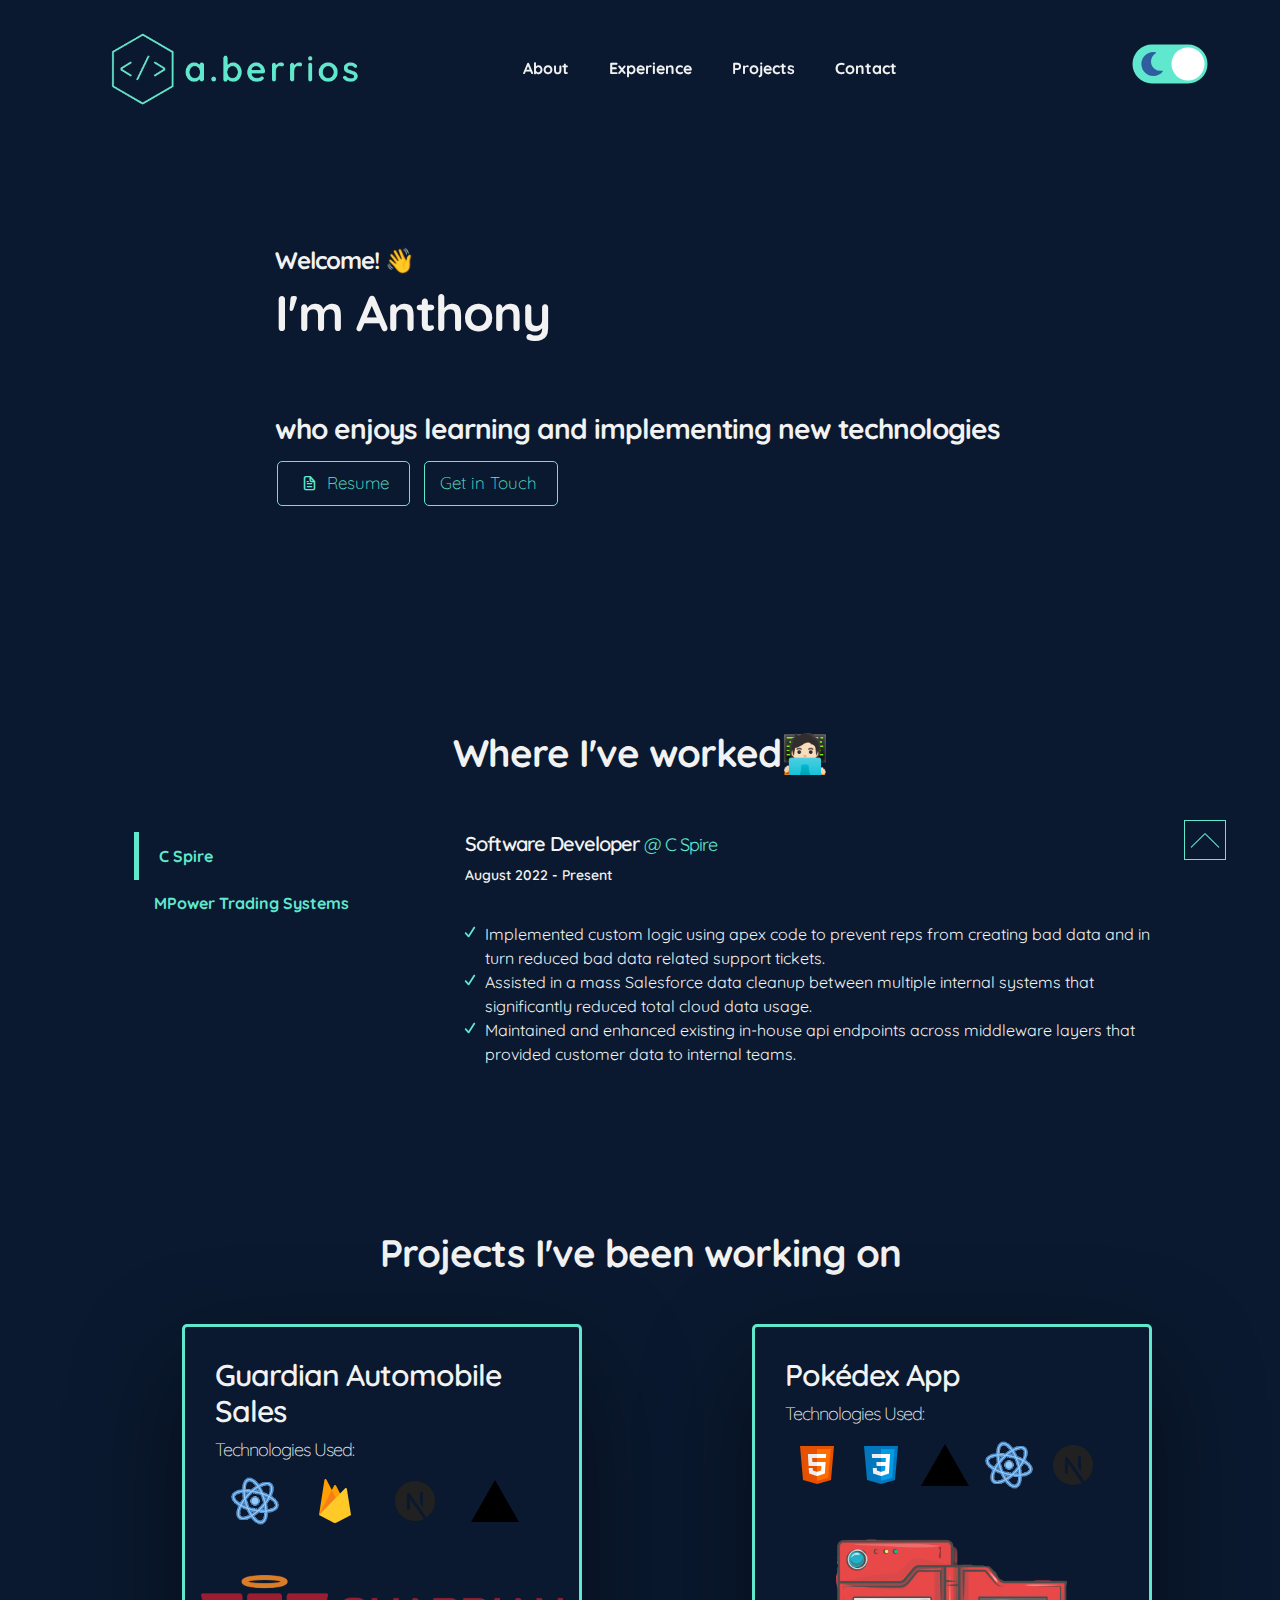
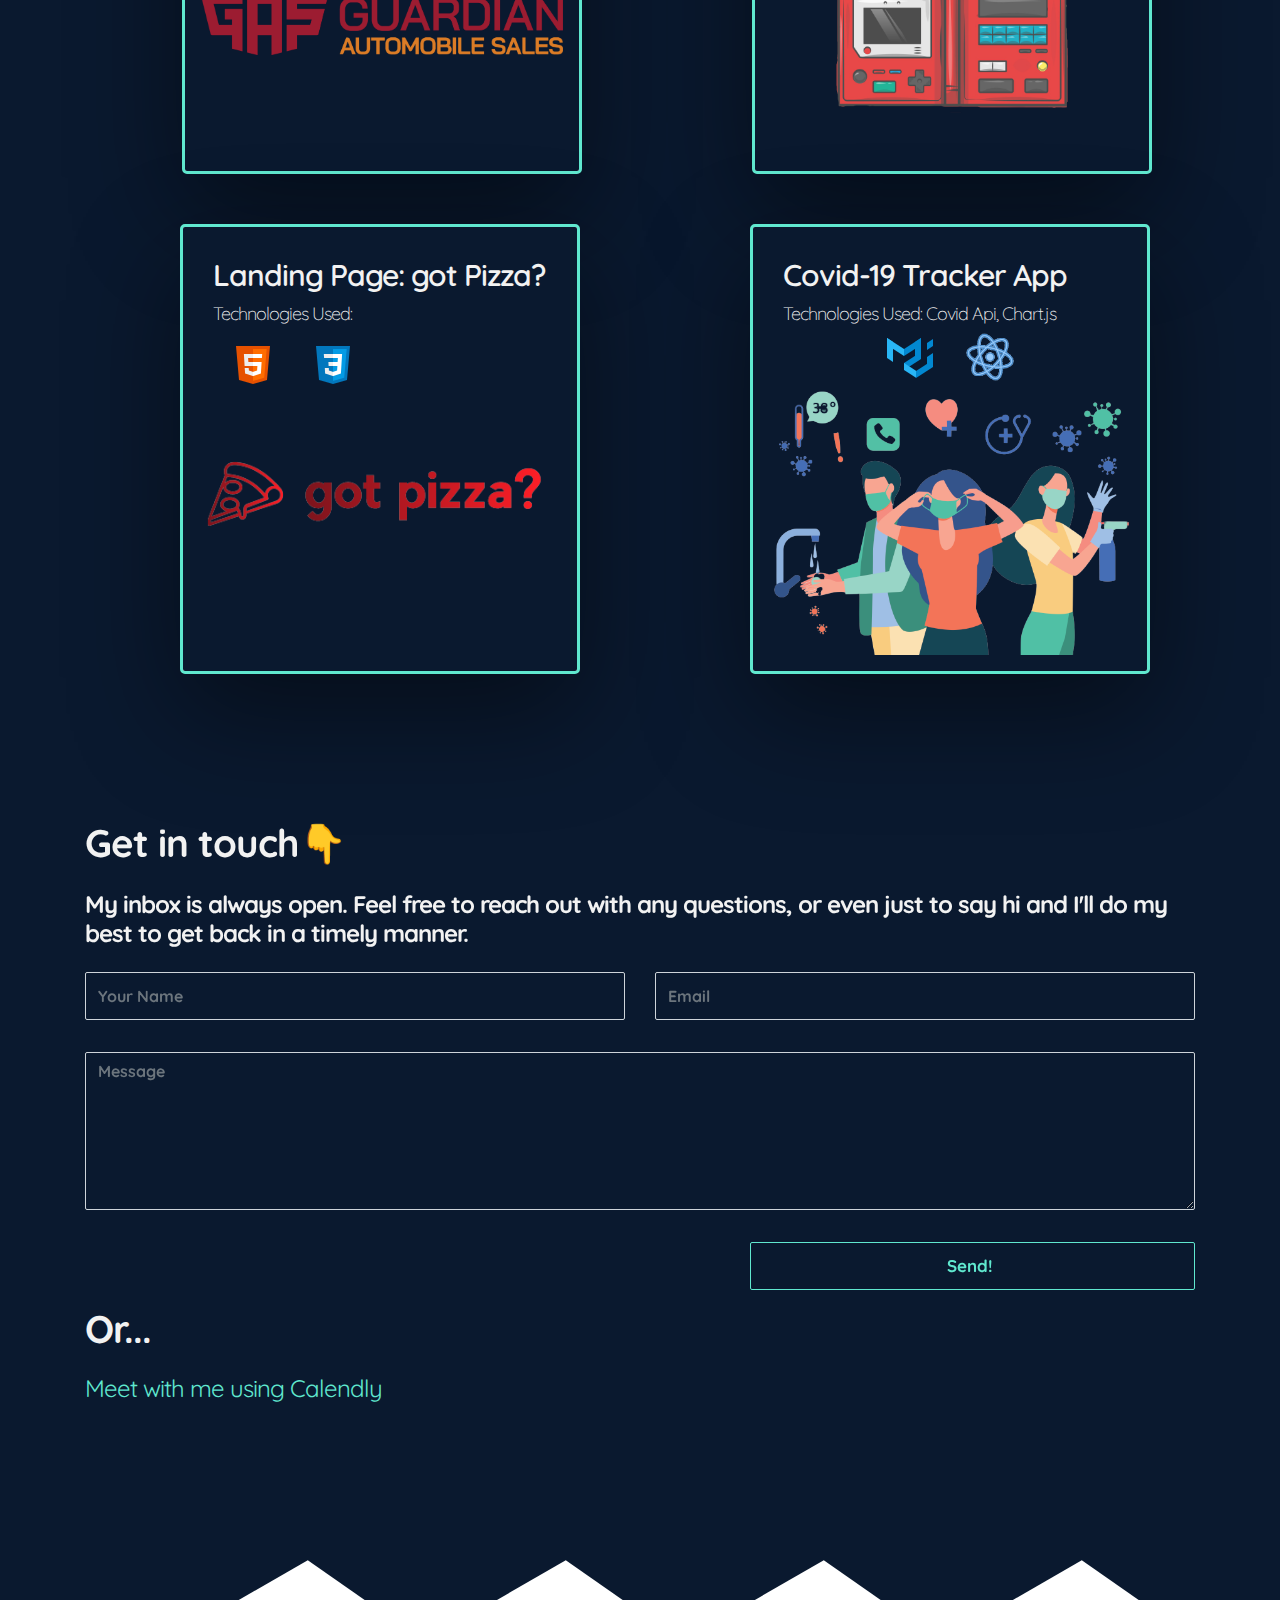
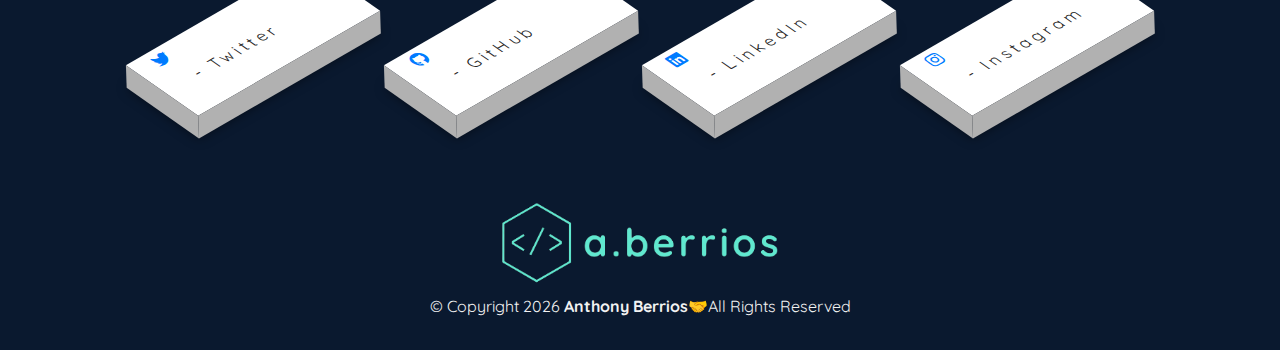
==== commit 325c3a09: "Added calendly widget to schedule meetings" ====
--- a/index.html
+++ b/index.html
@@ -29,7 +29,7 @@
   <nav class="navbar sticky-top navbar-expand-sm navbar-dark" style="z-index: 10;">
     <div class="container">
       <a class="navbar-brand" href="index.html">
-        <img class="img-fluid p-3" src="/images/aberrios-logo-spaced.png"/>
+        <img class="img-fluid p-3" src="/images/aberrios-logo-spaced.png" />
       </a>
       <button class="navbar-toggler" type="button" data-toggle="collapse" data-target="#navbarNav"
         aria-controls="navbarNav" aria-expanded="false" aria-label="Toggle navigation">
@@ -57,15 +57,15 @@
 
         <ul class="navbar-nav ml-lg-auto">
           <div class="ml-lg-4">
-                <div class="dark-mode d-lg-flex justify-content-center align-items-center">
-                  <input checked type="checkbox" class="checkbox" id="chk" />
-                  <label class="label dark-mode" for="chk">
-                    <i class="fas fa-moon"></i>
-                    <i class="fas fa-sun"></i>
-                    <div class="ball"></div>
-                  </label>
-                </div>
-              </div>
+            <div class="dark-mode d-lg-flex justify-content-center align-items-center">
+              <input checked type="checkbox" class="checkbox" id="chk" />
+              <label class="label dark-mode" for="chk">
+                <i class="fas fa-moon"></i>
+                <i class="fas fa-sun"></i>
+                <div class="ball"></div>
+              </label>
+            </div>
+          </div>
         </ul>
       </div>
     </div>
@@ -113,15 +113,17 @@
       <div class="row">
         <div class="col-4 px-5">
           <div class="list-group list-group-flush px-3" id="list-tab" role="tablist">
-            <a class="list-group-item list-group-item-action active" id="list-cspire-list" data-toggle="list" href="#list-cspire" role="tab" aria-controls="cspire">C Spire</a>
-            <a class="list-group-item list-group-item-action" id="list-mpower-list" data-toggle="list" href="#list-mpower" role="tab" aria-controls="mpower">MPower Trading Systems</a>
+            <a class="list-group-item list-group-item-action active" id="list-cspire-list" data-toggle="list"
+              href="#list-cspire" role="tab" aria-controls="cspire">C Spire</a>
+            <a class="list-group-item list-group-item-action" id="list-mpower-list" data-toggle="list"
+              href="#list-mpower" role="tab" aria-controls="mpower">MPower Trading Systems</a>
           </div>
         </div>
         <div class="col-8">
           <div class="tab-content" id="nav-tabContent">
             <div class="tab-pane fade show active" id="list-cspire" role="tabpanel" aria-labelledby="list-cspire-list">
               <h5 class="job-title">
-                Software Developer 
+                Software Developer
                 <a class="un-link" href="https://www.cspire.com/" target="_blank">@ C Spire</a>
               </h5>
               <p class="dates-worked">August 2022 - Present</p>
@@ -138,15 +140,18 @@
             </div>
             <div class="tab-pane fade" id="list-mpower" role="tabpanel" aria-labelledby="list-mpower-list">
               <h5 class="job-title">
-                Systems Developer 
+                Systems Developer
                 <a class="un-link" href="https://www.mpowertrading.com/" target="_blank">@ MPower Trading Systems</a>
               </h5>
               <p class="dates-worked">June 2021 - August 2022</p>
               <div style="padding:20px;">
                 <ul class="job-tasks">
-                  <li class="task">Contributed in a large-scale integration that added a live brokerage firm to our flagship platform.</li>
-                  <li class="task">Implemented UI design changes in both the login screen and main panels to provide a better user experience.</li>
-                  <li class="task">Tested trading software for bugs and operating speed, fixing bugs and documenting processes to streamline developer workflow.</li>
+                  <li class="task">Contributed in a large-scale integration that added a live brokerage firm to our
+                    flagship platform.</li>
+                  <li class="task">Implemented UI design changes in both the login screen and main panels to provide a
+                    better user experience.</li>
+                  <li class="task">Tested trading software for bugs and operating speed, fixing bugs and documenting
+                    processes to streamline developer workflow.</li>
                 </ul>
               </div>
             </div>
@@ -323,13 +328,13 @@
   <section class="contact py-5" id="contact" style="margin-bottom: 10rem;">
     <div class="container">
       <div class="row">
-
-
         <div class="col-lg-12 col-12">
           <div class="contact-form">
             <h2 class="mb-4">Get in touch👇</h2>
             <h4 class="mb-2">My inbox is always open. Feel free
-              to reach out with any questions, or even just to say hi and I'll do my best to get back in a timely manner.</h4>
+              to reach out with any questions, or even just to say hi and I'll do my best to get back in a timely
+              manner.
+            </h4>
 
             <form method="POST" action="https://formspree.io/f/mayaqokz" class="contact-form">
               <div class="row">
@@ -353,8 +358,16 @@
             </form>
           </div>
         </div>
-
-      </div>
+      </div>
+      <h2 class="">Or...</h2>
+      <h2 class="">
+        <link href="https://assets.calendly.com/assets/external/widget.css" rel="stylesheet">
+        <script src="https://assets.calendly.com/assets/external/widget.js" type="text/javascript" async></script>
+        <a class="un-link" style="font-size: 24px;" href=""
+          onclick="Calendly.initPopupWidget({url: 'https://calendly.com/anthony-c-berrios?hide_landing_page_details=1'});return false;">Meet with me using Calendly</a>
+      </h2>
+      <!-- Calendly link widget begin -->
+      <!-- Calendly link widget end -->
     </div>
   </section>
 
@@ -395,7 +408,7 @@
     <div class="" style="display: flex; align-items: center; justify-content: center;">
       <div class="flex-direction: column text-center" style="margin-top: 10rem;">
         <p class="copyright-text text-center">
-          <img class="img-fluid mb-2" style="margin: 0 auto;" src="/images/aberrios-logo-spaced.png"/>
+          <img class="img-fluid mb-2" style="margin: 0 auto;" src="/images/aberrios-logo-spaced.png" />
           &copy; Copyright <span id="copyright">
             <script>document.getElementById('copyright').appendChild(document.createTextNode(new Date().getFullYear()))</script>
           </span> <strong>Anthony Berrios🤝</strong>All Rights Reserved
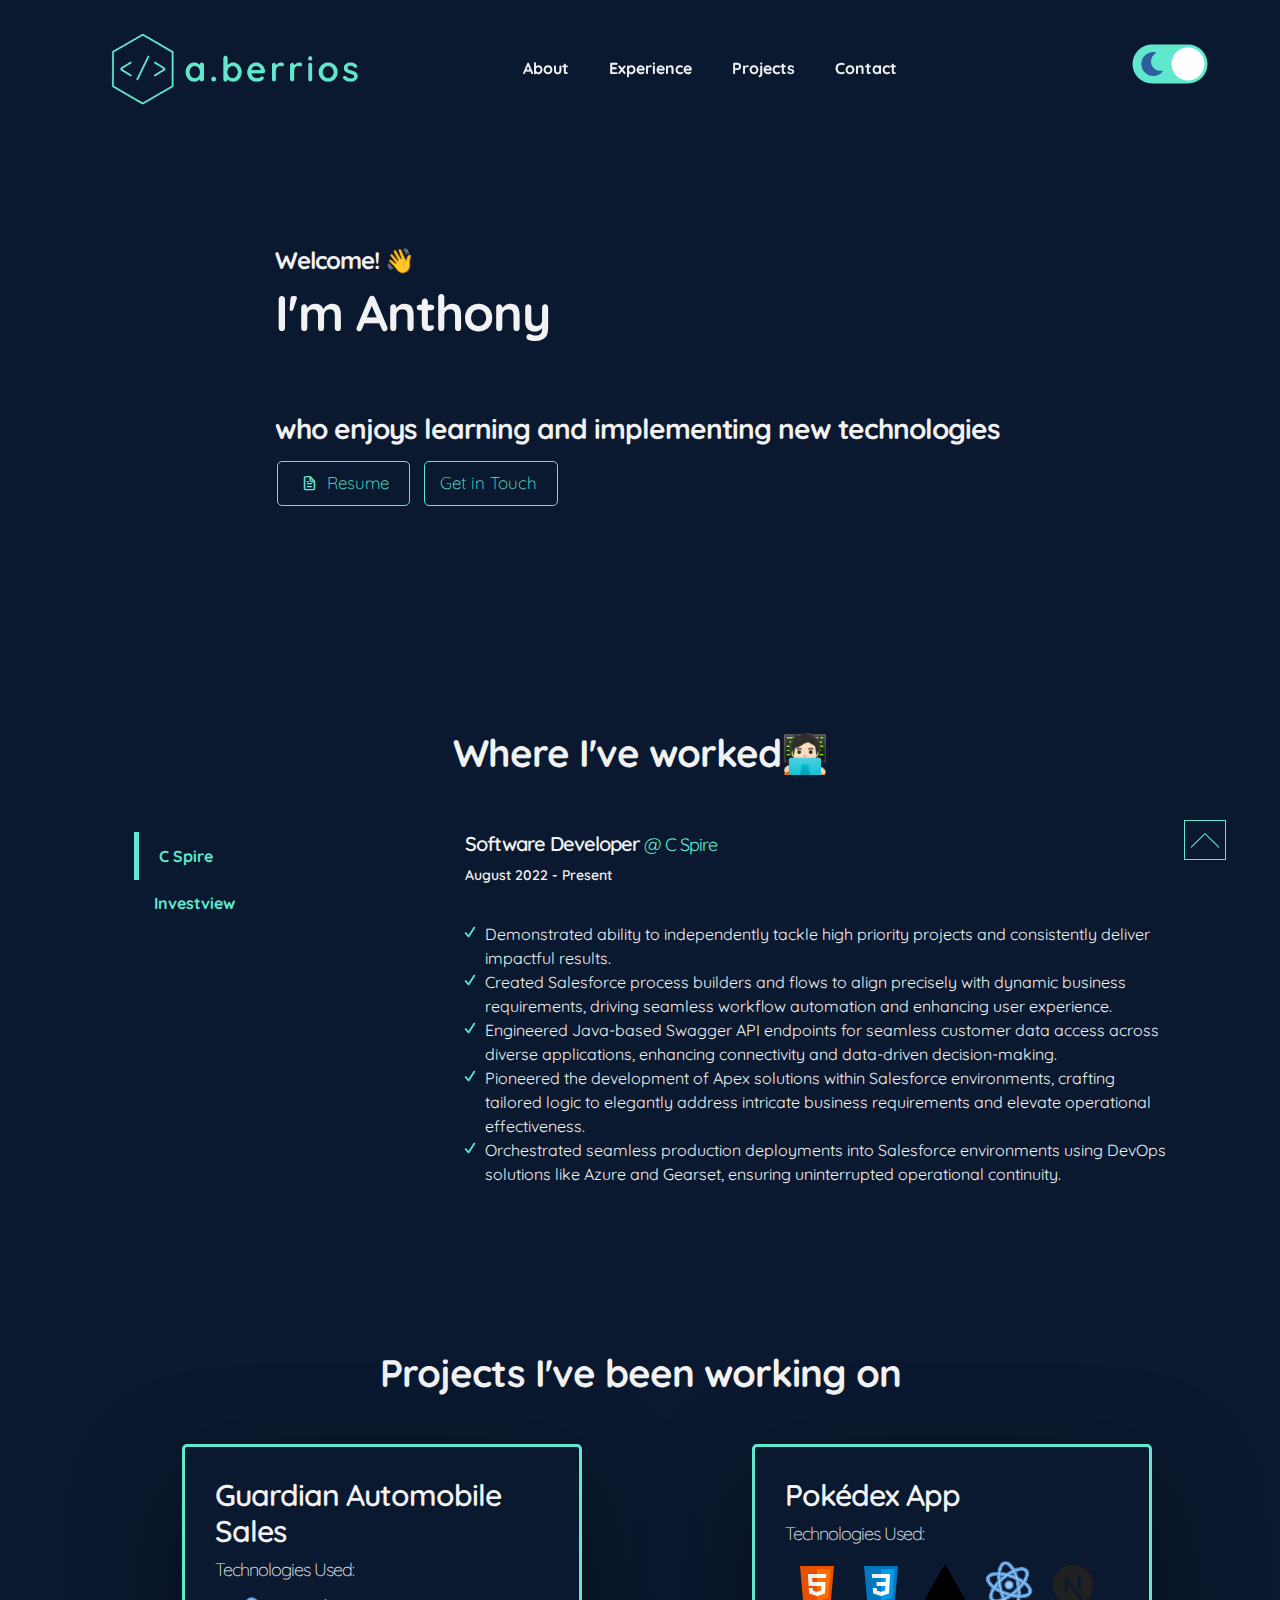
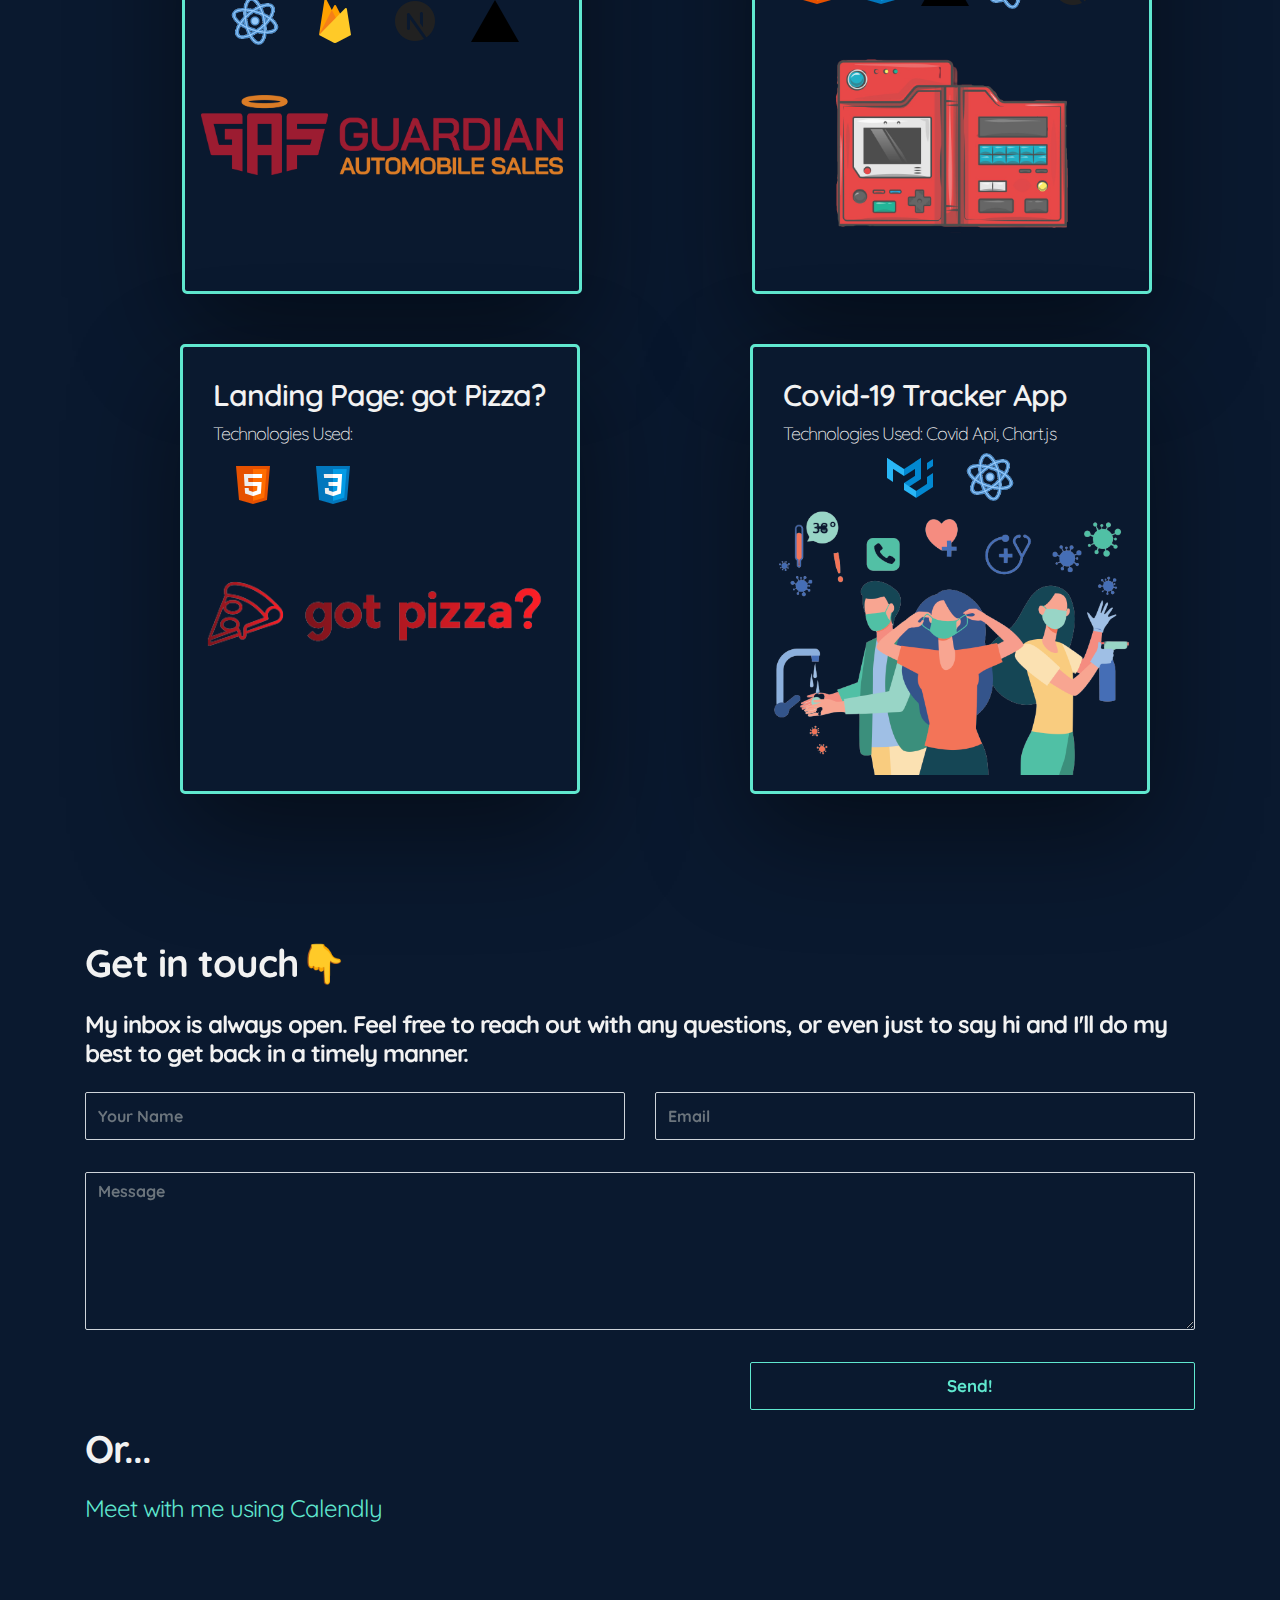
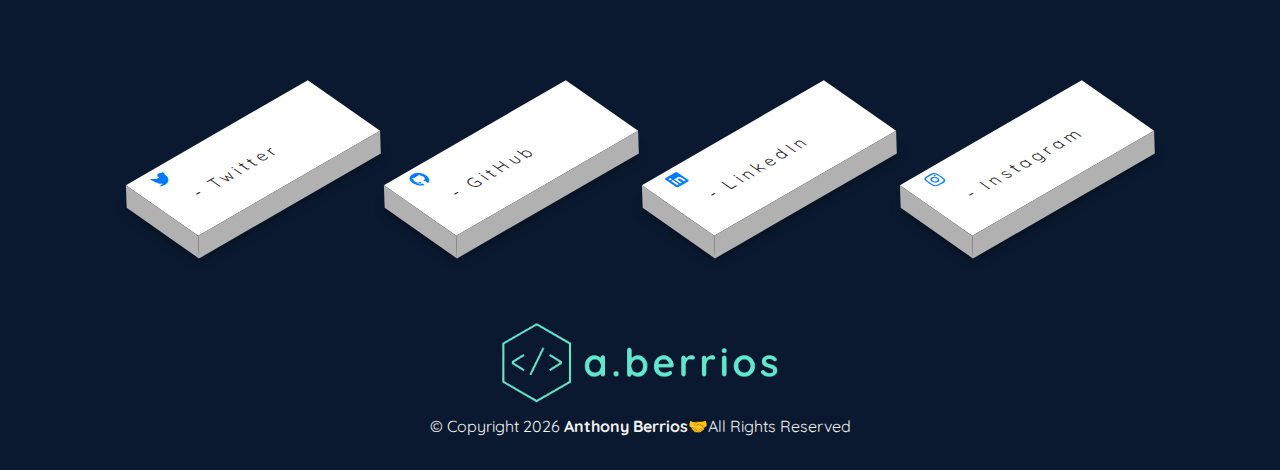
==== commit ca9bb788: "Added new job description tasks and update job names and website urls." ====
--- a/index.html
+++ b/index.html
@@ -116,7 +116,7 @@
             <a class="list-group-item list-group-item-action active" id="list-cspire-list" data-toggle="list"
               href="#list-cspire" role="tab" aria-controls="cspire">C Spire</a>
             <a class="list-group-item list-group-item-action" id="list-mpower-list" data-toggle="list"
-              href="#list-mpower" role="tab" aria-controls="mpower">MPower Trading Systems</a>
+              href="#list-mpower" role="tab" aria-controls="mpower">Investview</a>
           </div>
         </div>
         <div class="col-8">
@@ -129,29 +129,38 @@
               <p class="dates-worked">August 2022 - Present</p>
               <div style="padding:20px;">
                 <ul class="job-tasks">
-                  <li class="task">Implemented custom logic using apex code to prevent reps from creating bad
-                    data and in turn reduced bad data related support tickets.</li>
-                  <li class="task">Assisted in a mass Salesforce data cleanup between multiple
-                    internal systems that significantly reduced total cloud data usage.</li>
-                  <li class="task">Maintained and enhanced existing in-house api endpoints across middleware layers that
-                    provided customer data to internal teams. </li>
+                  <li class="task">Demonstrated ability to independently tackle high priority projects and consistently
+                    deliver impactful results.</li>
+                  <li class="task">Created Salesforce process builders and flows to align precisely with dynamic
+                    business requirements, driving seamless workflow automation and enhancing user experience.</li>
+                  <li class="task">Engineered Java-based Swagger API endpoints for seamless customer data access across
+                    diverse applications, enhancing connectivity and data-driven decision-making.</li>
+                  <li class="task">Pioneered the development of Apex solutions within Salesforce environments, crafting
+                    tailored logic to elegantly address intricate business requirements and elevate operational
+                    effectiveness.</li>
+                  <li class="task">Orchestrated seamless production deployments into Salesforce environments using
+                    DevOps solutions like Azure and Gearset, ensuring uninterrupted operational continuity.</li>
                 </ul>
               </div>
             </div>
             <div class="tab-pane fade" id="list-mpower" role="tabpanel" aria-labelledby="list-mpower-list">
               <h5 class="job-title">
                 Systems Developer
-                <a class="un-link" href="https://www.mpowertrading.com/" target="_blank">@ MPower Trading Systems</a>
+                <a class="un-link" href="https://investview.com/" target="_blank">@ Investview Inc.</a>
               </h5>
               <p class="dates-worked">June 2021 - August 2022</p>
               <div style="padding:20px;">
                 <ul class="job-tasks">
-                  <li class="task">Contributed in a large-scale integration that added a live brokerage firm to our
-                    flagship platform.</li>
-                  <li class="task">Implemented UI design changes in both the login screen and main panels to provide a
-                    better user experience.</li>
-                  <li class="task">Tested trading software for bugs and operating speed, fixing bugs and documenting
-                    processes to streamline developer workflow.</li>
+                  <li class="task">Collaborated in the successful integration of a live brokerage firm into our flagship
+                    platform on a large scale.</li>
+                  <li class="task">Implemented user interface design enhancements in the login screen and main panels to
+                    optimize user experience.</li>
+                  <li class="task">Conducted comprehensive testing of trading software for identification and resolution
+                    of bugs, and documented streamlined developer workflow processes.</li>
+                  <li class="task">Performed daily health checks of production environments, servers, microservices, and
+                    client applications to ensure 100% system stability before market opening.</li>
+                  <li class="task">Revamped the software's installer using install4j9, resulting in a 15% increase in
+                    total user downloads.</li>
                 </ul>
               </div>
             </div>
@@ -364,7 +373,8 @@
         <link href="https://assets.calendly.com/assets/external/widget.css" rel="stylesheet">
         <script src="https://assets.calendly.com/assets/external/widget.js" type="text/javascript" async></script>
         <a class="un-link" style="font-size: 24px;" href=""
-          onclick="Calendly.initPopupWidget({url: 'https://calendly.com/anthony-c-berrios?hide_landing_page_details=1'});return false;">Meet with me using Calendly</a>
+          onclick="Calendly.initPopupWidget({url: 'https://calendly.com/anthony-c-berrios?hide_landing_page_details=1'});return false;">Meet
+          with me using Calendly</a>
       </h2>
       <!-- Calendly link widget begin -->
       <!-- Calendly link widget end -->
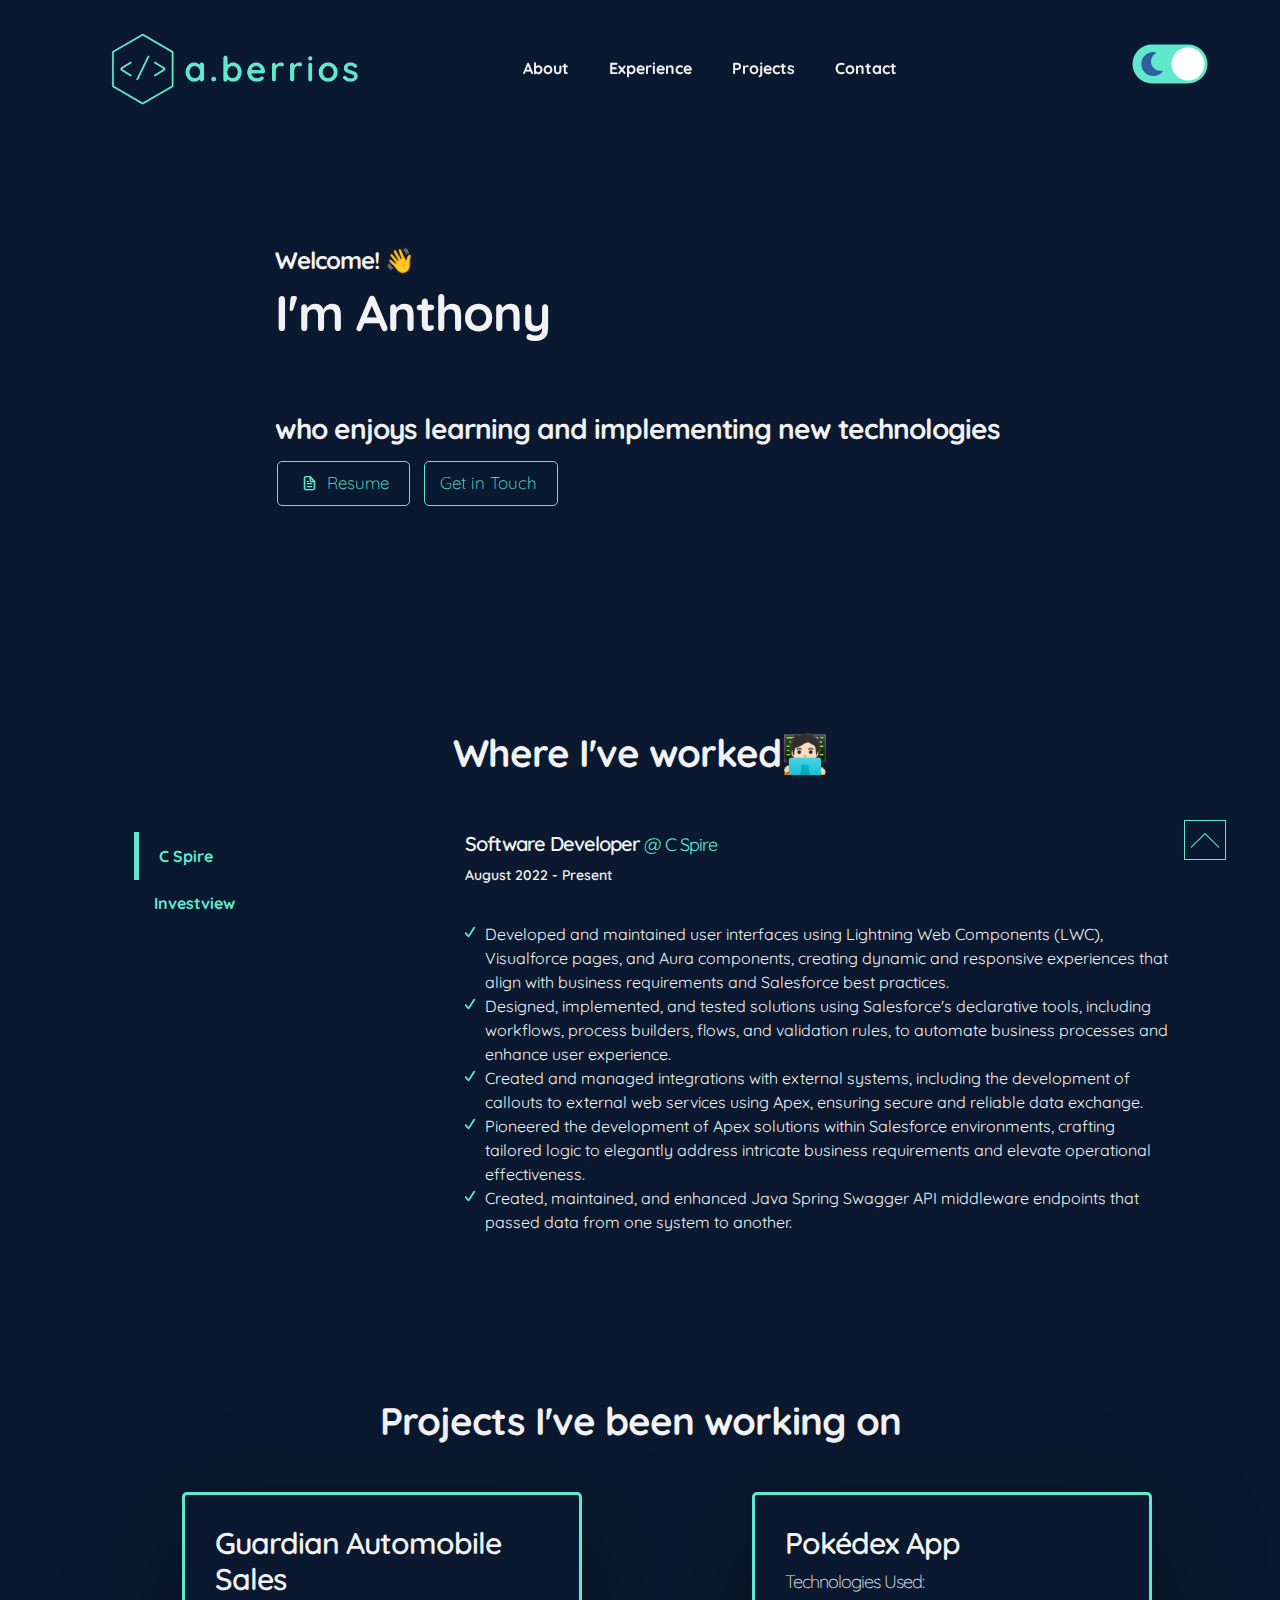
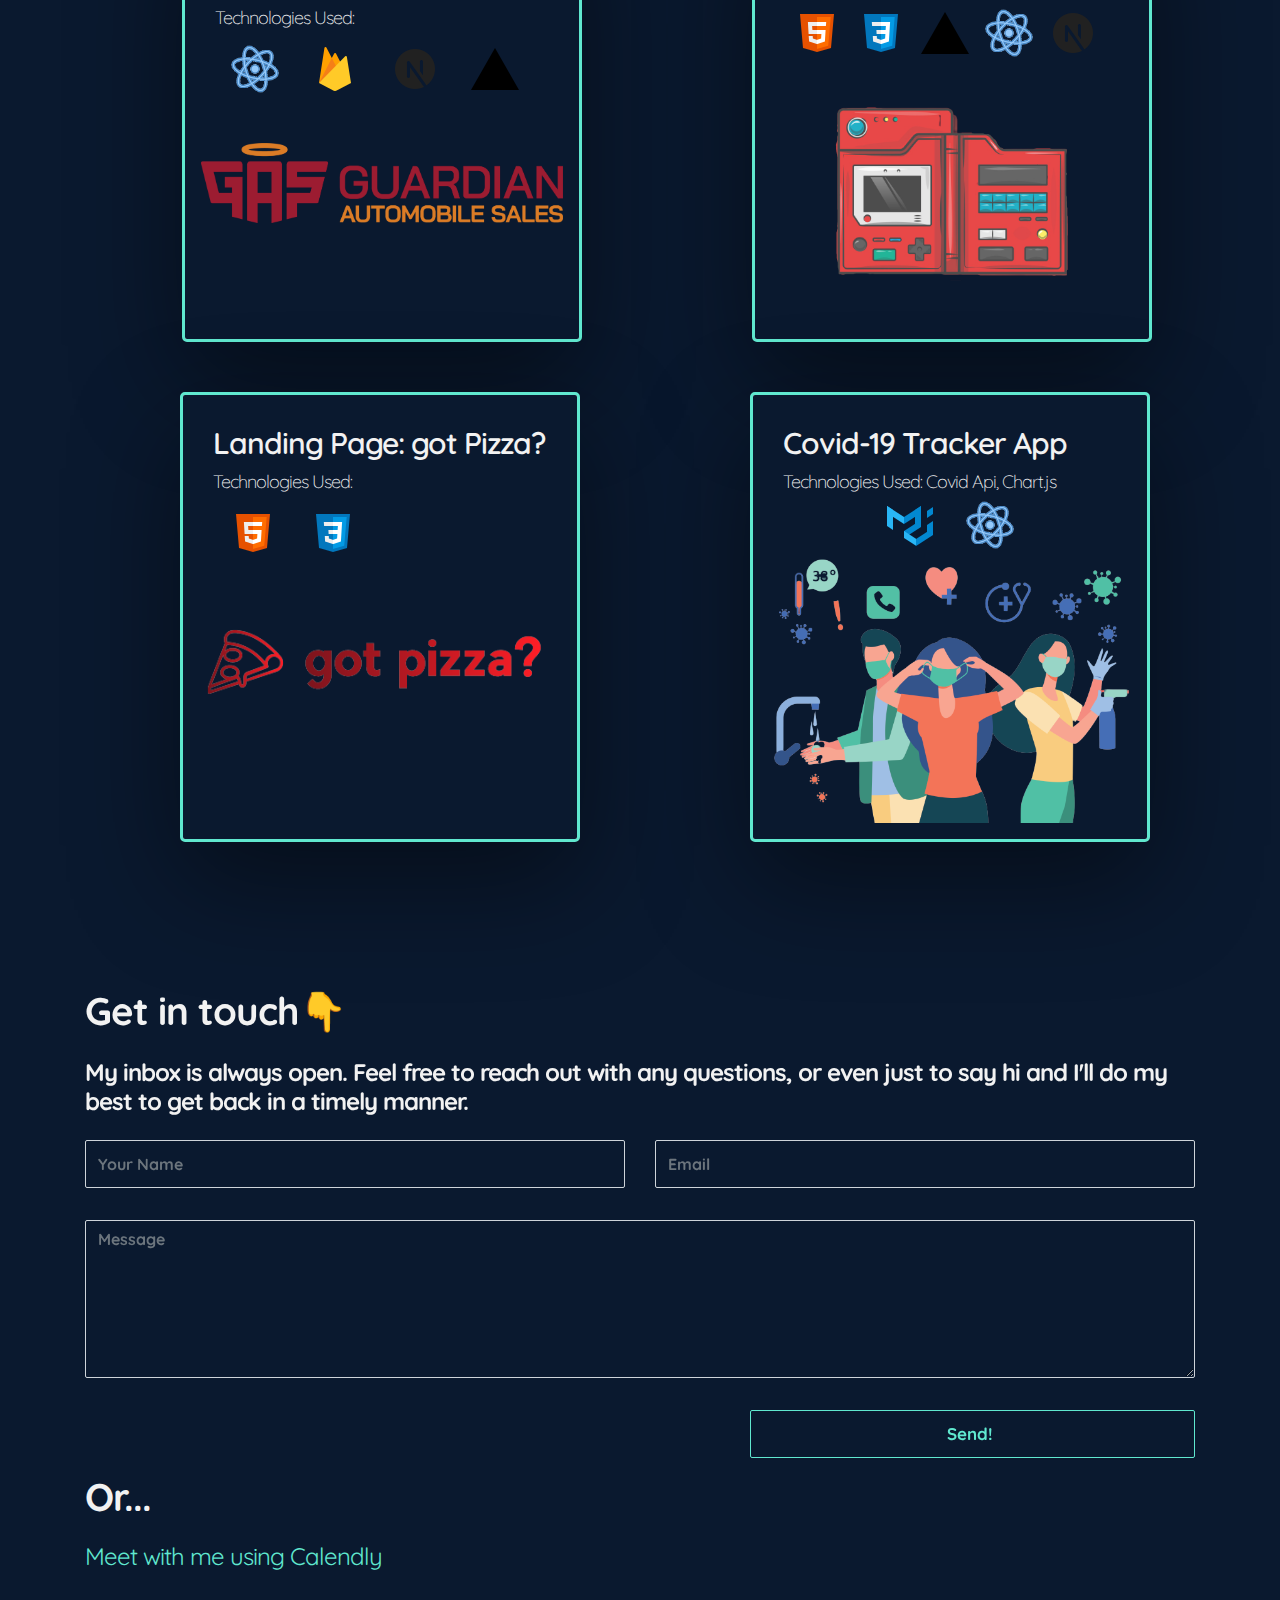
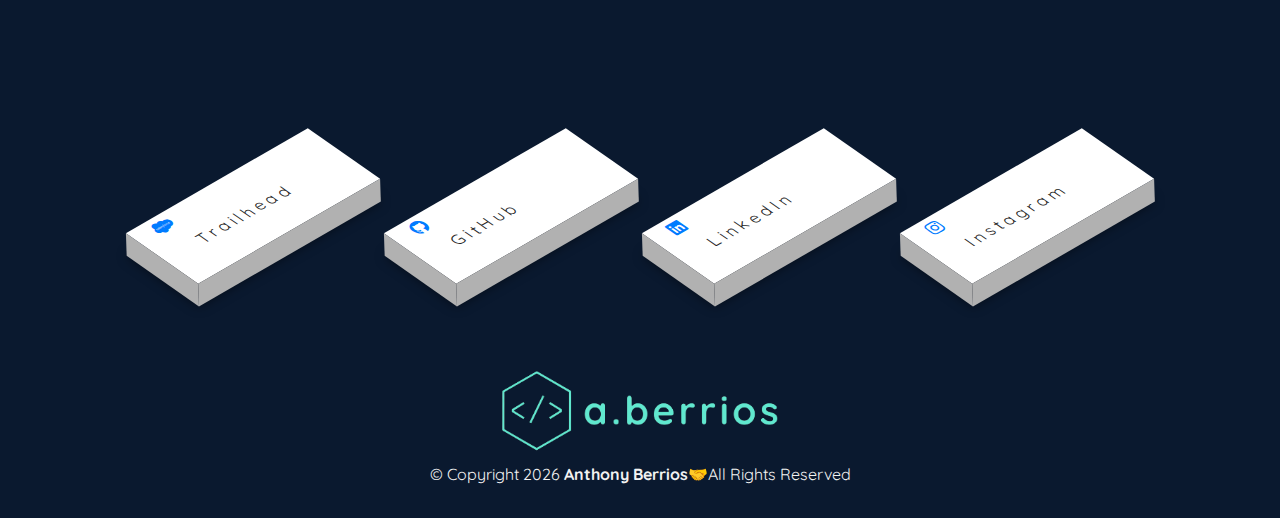
==== commit f061ab2e: "Updated C Spire job tasks and replaced twitter social with trailhead social." ====
--- a/index.html
+++ b/index.html
@@ -20,7 +20,6 @@
   <link rel="stylesheet" href="css/style.css">
   <link rel="icon" href="/checkmark-dark.svg" sizes="32x32" type="image/svg+xml">
   <link rel="icon" href="/checkmark-light.svg" sizes="32x32" type="image/svg+xml">
-
 </head>
 
 <body>
@@ -129,17 +128,32 @@
               <p class="dates-worked">August 2022 - Present</p>
               <div style="padding:20px;">
                 <ul class="job-tasks">
-                  <li class="task">Demonstrated ability to independently tackle high priority projects and consistently
-                    deliver impactful results.</li>
-                  <li class="task">Created Salesforce process builders and flows to align precisely with dynamic
-                    business requirements, driving seamless workflow automation and enhancing user experience.</li>
-                  <li class="task">Engineered Java-based Swagger API endpoints for seamless customer data access across
-                    diverse applications, enhancing connectivity and data-driven decision-making.</li>
-                  <li class="task">Pioneered the development of Apex solutions within Salesforce environments, crafting
+                  <li class="task">
+                    Developed and maintained user interfaces using Lightning
+                    Web Components (LWC), Visualforce pages, and Aura
+                    components, creating dynamic and responsive experiences
+                    that align with business requirements and Salesforce best
+                    practices.
+                  </li>
+                  <li class="task">
+                    Designed, implemented, and tested solutions using
+                    Salesforce's declarative tools, including workflows, process
+                    builders, flows, and validation rules, to automate business
+                    processes and enhance user experience.
+                  </li>
+                  <li class="task">
+                    Created and managed integrations with external systems,
+                    including the development of callouts to external web
+                    services using Apex, ensuring secure and reliable data
+                    exchange.
+                  </li>
+                  <li class="task">
+                    Pioneered the development of Apex solutions within Salesforce environments, crafting
                     tailored logic to elegantly address intricate business requirements and elevate operational
                     effectiveness.</li>
-                  <li class="task">Orchestrated seamless production deployments into Salesforce environments using
-                    DevOps solutions like Azure and Gearset, ensuring uninterrupted operational continuity.</li>
+                  <li class="task">
+                    Created, maintained, and enhanced Java Spring Swagger API middleware endpoints that passed data from one system to another.
+                </li>
                 </ul>
               </div>
             </div>
@@ -168,7 +182,7 @@
         </div>
       </div>
     </div>
-  </section>
+  </section>  
 
   <!-- PROJECTS -->
   <section class="project py-5" id="project">
@@ -376,8 +390,6 @@
           onclick="Calendly.initPopupWidget({url: 'https://calendly.com/anthony-c-berrios?hide_landing_page_details=1'});return false;">Meet
           with me using Calendly</a>
       </h2>
-      <!-- Calendly link widget begin -->
-      <!-- Calendly link widget end -->
     </div>
   </section>
 
@@ -388,27 +400,27 @@
         <div class="col-md-6 offset-md-3">
           <ul class="social-icons">
             <li class="social-list-items">
-              <a href="https://twitter.com/Berriosa_20" target="_blank" rel="noopener">
-                <i class="fab fa-twitter" aria-hidden="true"></i>
-                <span> - Twitter</span>
+              <a href="https://www.salesforce.com/trailblazer/berriosa" target="_blank" rel="noopener">
+                <i class="fab fa-salesforce" aria-hidden="true"></i>
+                <span>Trailhead</span>
               </a>
             </li>
             <li class="social-list-items">
               <a href="https://github.com/berriosa13" target="_blank">
                 <i class="fab fa-github" aria-hidden="true"></i>
-                <span> - GitHub</span>
+                <span>GitHub</span>
               </a>
             </li>
             <li class="social-list-items">
               <a href="https://www.linkedin.com/in/anthony-berrios-b72148192/" target="_blank">
                 <i class="fab fa-linkedin" aria-hidden="true"></i>
-                <span> - LinkedIn</span>
+                <span>LinkedIn</span>
               </a>
             </li>
             <li class="social-list-items">
               <a href="https://www.instagram.com/ac_berrios/" target="_blank">
                 <i class="fab fa-instagram" aria-hidden="true"></i>
-                <span> - Instagram</span>
+                <span>Instagram</span>
               </a>
             </li>
         </div>
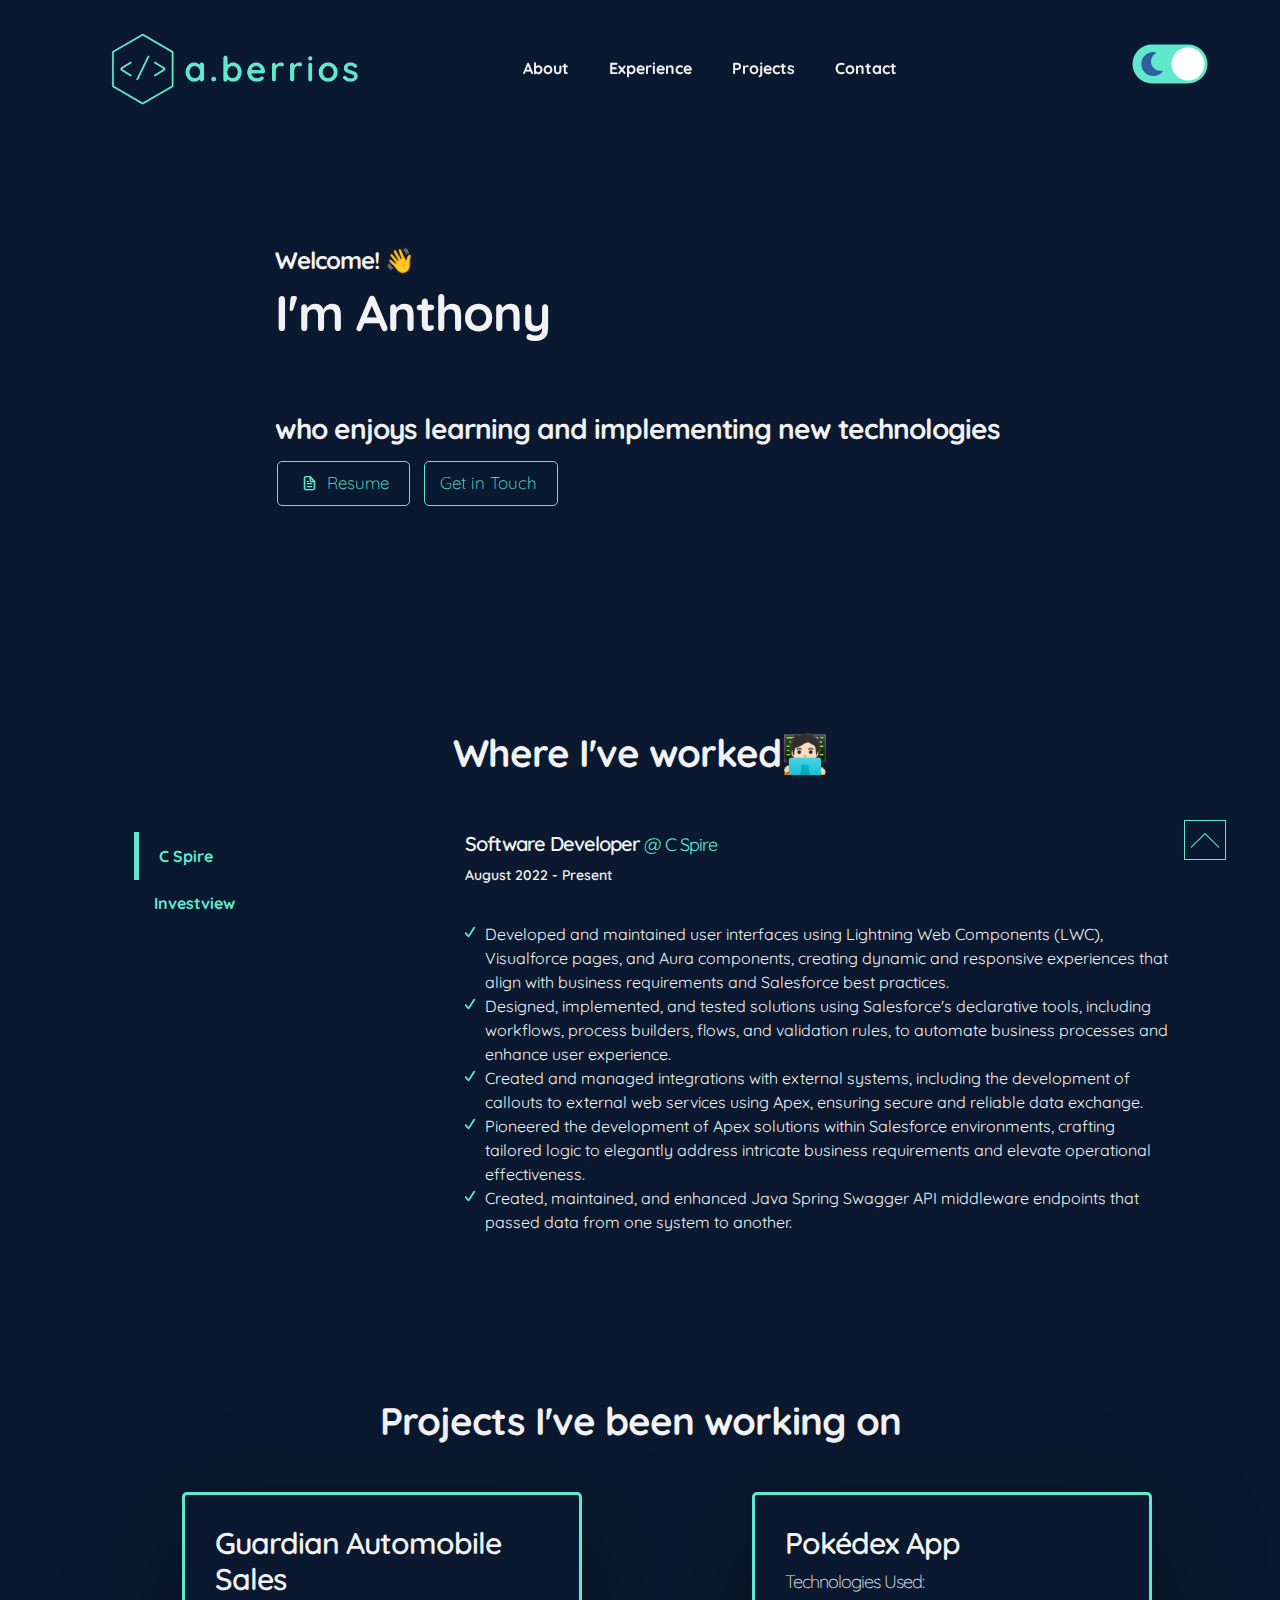
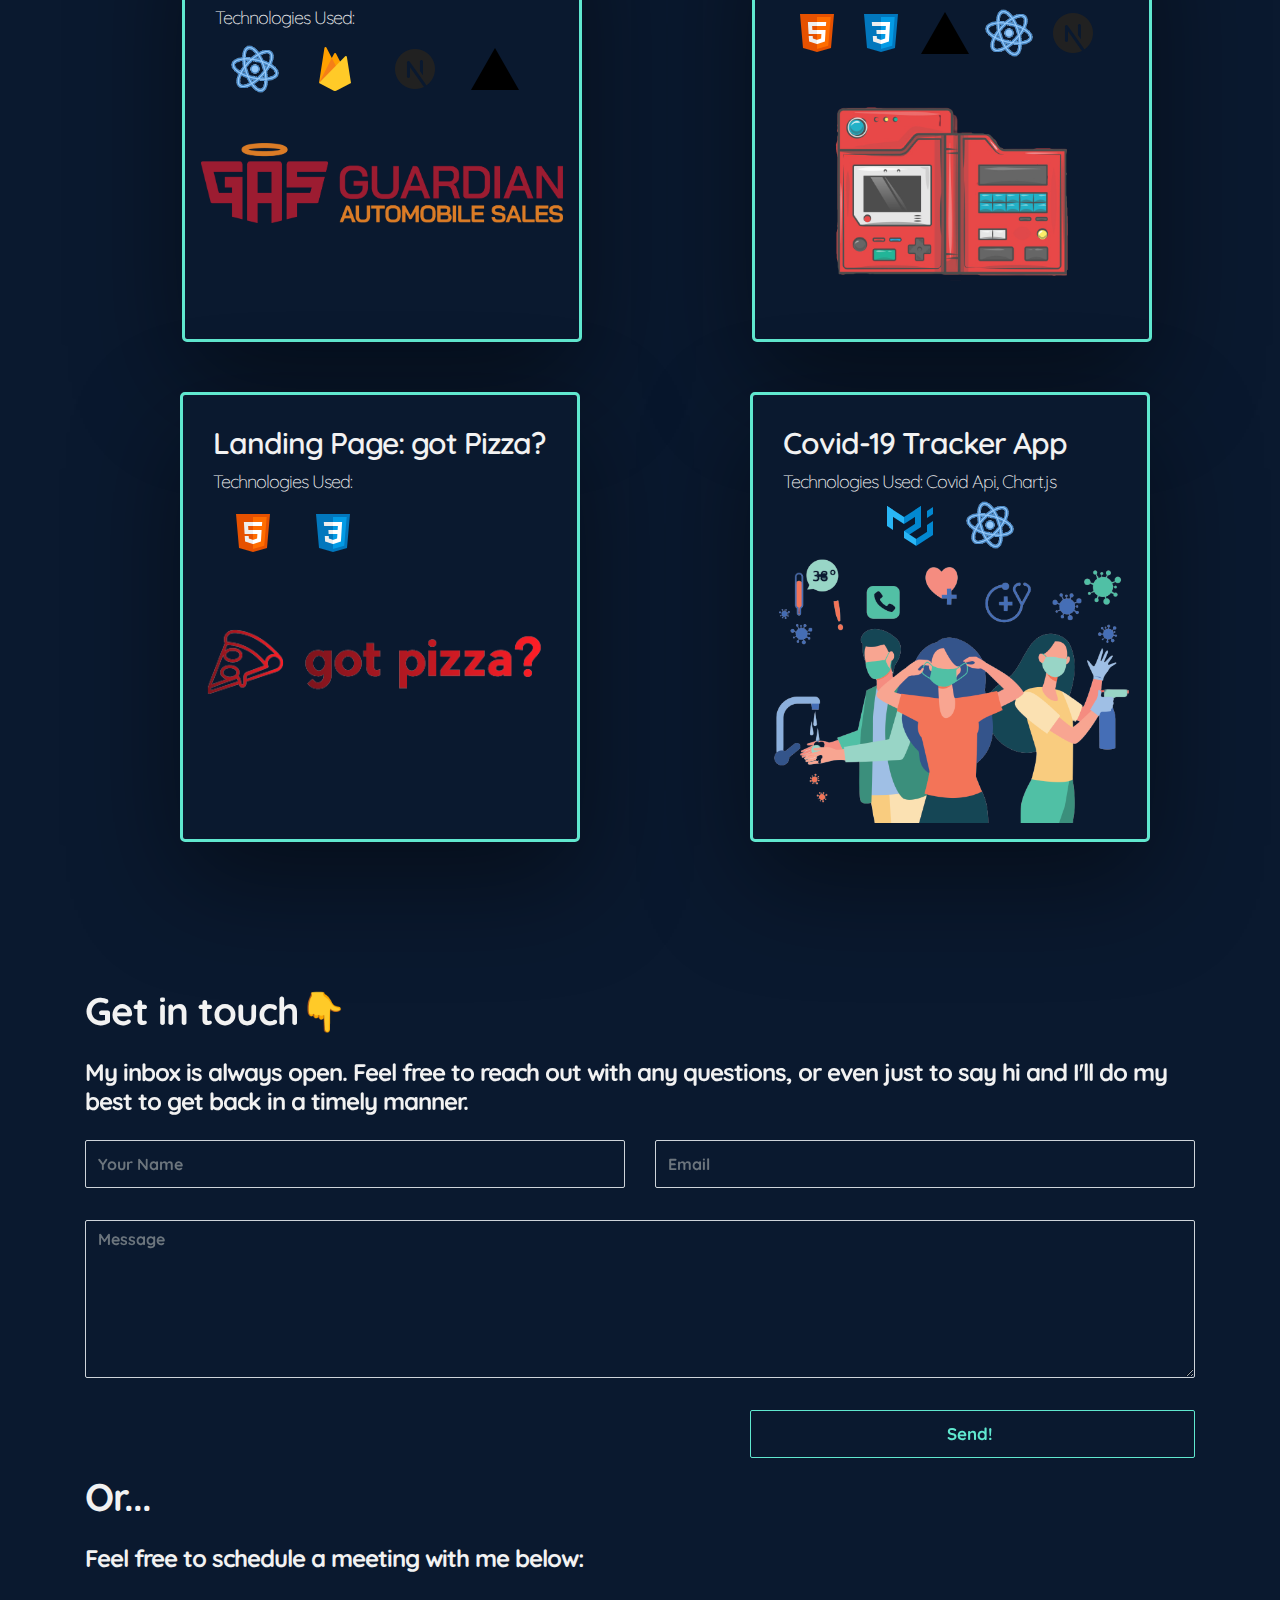
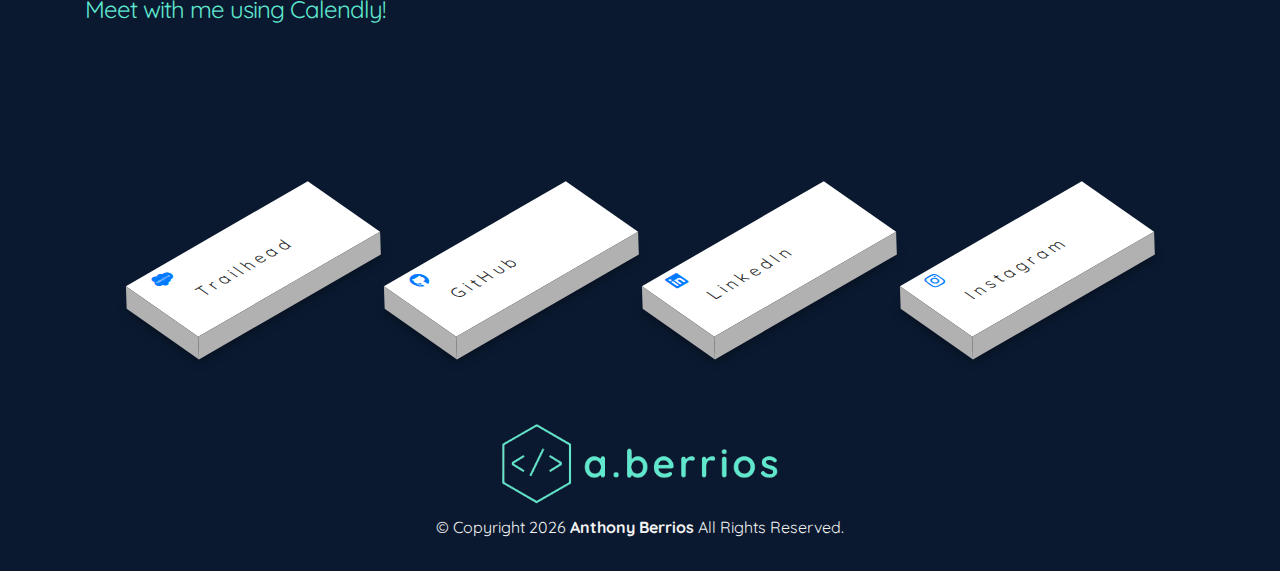
==== commit c1e7536e: "Added to contact section and removed emoji from copyright section." ====
--- a/index.html
+++ b/index.html
@@ -82,9 +82,10 @@
             </h1>
             <h1 class="animated animated-text" style="margin-bottom: 15px;">
               <div class="animated-info">
-                <span class="animated-item">Full Stack Developer</span>
-                <span class="animated-item">Dedicated Professional</span>
-                <span class="animated-item">Tech Enthusiast</span>
+                <span class="animated-item" style="--index: 1;">Full Stack Developer</span>
+                <span class="animated-item" style="--index: 2;">Certified Salesforce Platform Developer</span>
+                <span class="animated-item" style="--index: 3;">Dedicated Professional</span>
+                <span class="animated-item" style="--index: 4;">Tech Enthusiast</span>
               </div>
             </h1>
             <h3>who enjoys learning and implementing new technologies</h3>
@@ -382,13 +383,14 @@
           </div>
         </div>
       </div>
-      <h2 class="">Or...</h2>
-      <h2 class="">
+      <h2 class="mb-4">Or...</h2>
+      <h4>Feel free to schedule a meeting with me below:</h4>
+      <h2 class="mb-2">
         <link href="https://assets.calendly.com/assets/external/widget.css" rel="stylesheet">
         <script src="https://assets.calendly.com/assets/external/widget.js" type="text/javascript" async></script>
         <a class="un-link" style="font-size: 24px;" href=""
           onclick="Calendly.initPopupWidget({url: 'https://calendly.com/anthony-c-berrios?hide_landing_page_details=1'});return false;">Meet
-          with me using Calendly</a>
+          with me using Calendly!</a>
       </h2>
     </div>
   </section>
@@ -433,7 +435,7 @@
           <img class="img-fluid mb-2" style="margin: 0 auto;" src="/images/aberrios-logo-spaced.png" />
           &copy; Copyright <span id="copyright">
             <script>document.getElementById('copyright').appendChild(document.createTextNode(new Date().getFullYear()))</script>
-          </span> <strong>Anthony Berrios🤝</strong>All Rights Reserved
+          </span><strong>Anthony Berrios</strong> All Rights Reserved.
         </p>
       </div>
     </div>
@@ -444,7 +446,6 @@
         <span class="arrow-slide"></span>
       </a>
     </div>
-
   </footer>
 
   <!-- <script src="js/jquery-3.3.1.min.js"></script> -->
@@ -460,4 +461,4 @@
 
 </body>
 
-</html>+</html>
--- a/css/style.css
+++ b/css/style.css
@@ -96,9 +96,6 @@
 
 .animated-item {
   color: #60E8CF;
-}
-
-.animated-item {
   font-size: 40px;
   line-height: inherit;
   display: block;
@@ -108,41 +105,21 @@
   top: 0;
   right: 0;
   left: 0;
-  animation: BottomTotop 6s linear infinite 0s;
-}
-.animated-item:nth-child(2n+2) {
-  animation-delay: 2s;
-}
-.animated-item:nth-child(3n+3) {
-  animation-delay: 4s;
-}
+  animation: BottomTotop 8s linear infinite;
+}
+
+.animated-item {
+  --animation-delay: calc(var(--index) * 2s);
+  animation-delay: var(--animation-delay);
+}
+
+/* Define keyframes for BottomTotop animation */
 @keyframes BottomTotop {
-  0% {
-    opacity: 0;
-  }
-  5% {
-    opacity: 0;
-    transform: translateY(5px);
-  }
-  10% {
-    opacity: 1;
-    transform: translateY(0px);
-  }
-  25% {
-    opacity: 1;
-    transform: translateY(0px);
-  }
-  30% {
-    opacity: 0;
-    transform: translateY(5px);
-  }
-  80% {
-    opacity: 0;
-  }
-  100% {
-    opacity: 0;
-  }
-}
+  0%, 25% { opacity: 0; transform: translateY(20px); }
+  30%, 50% { opacity: 1; transform: translateY(0); }
+  55%, 100% { opacity: 0; transform: translateY(-20px); }
+}
+
 .navbar {
   color: #0A192F !important;
   position: fixed;
